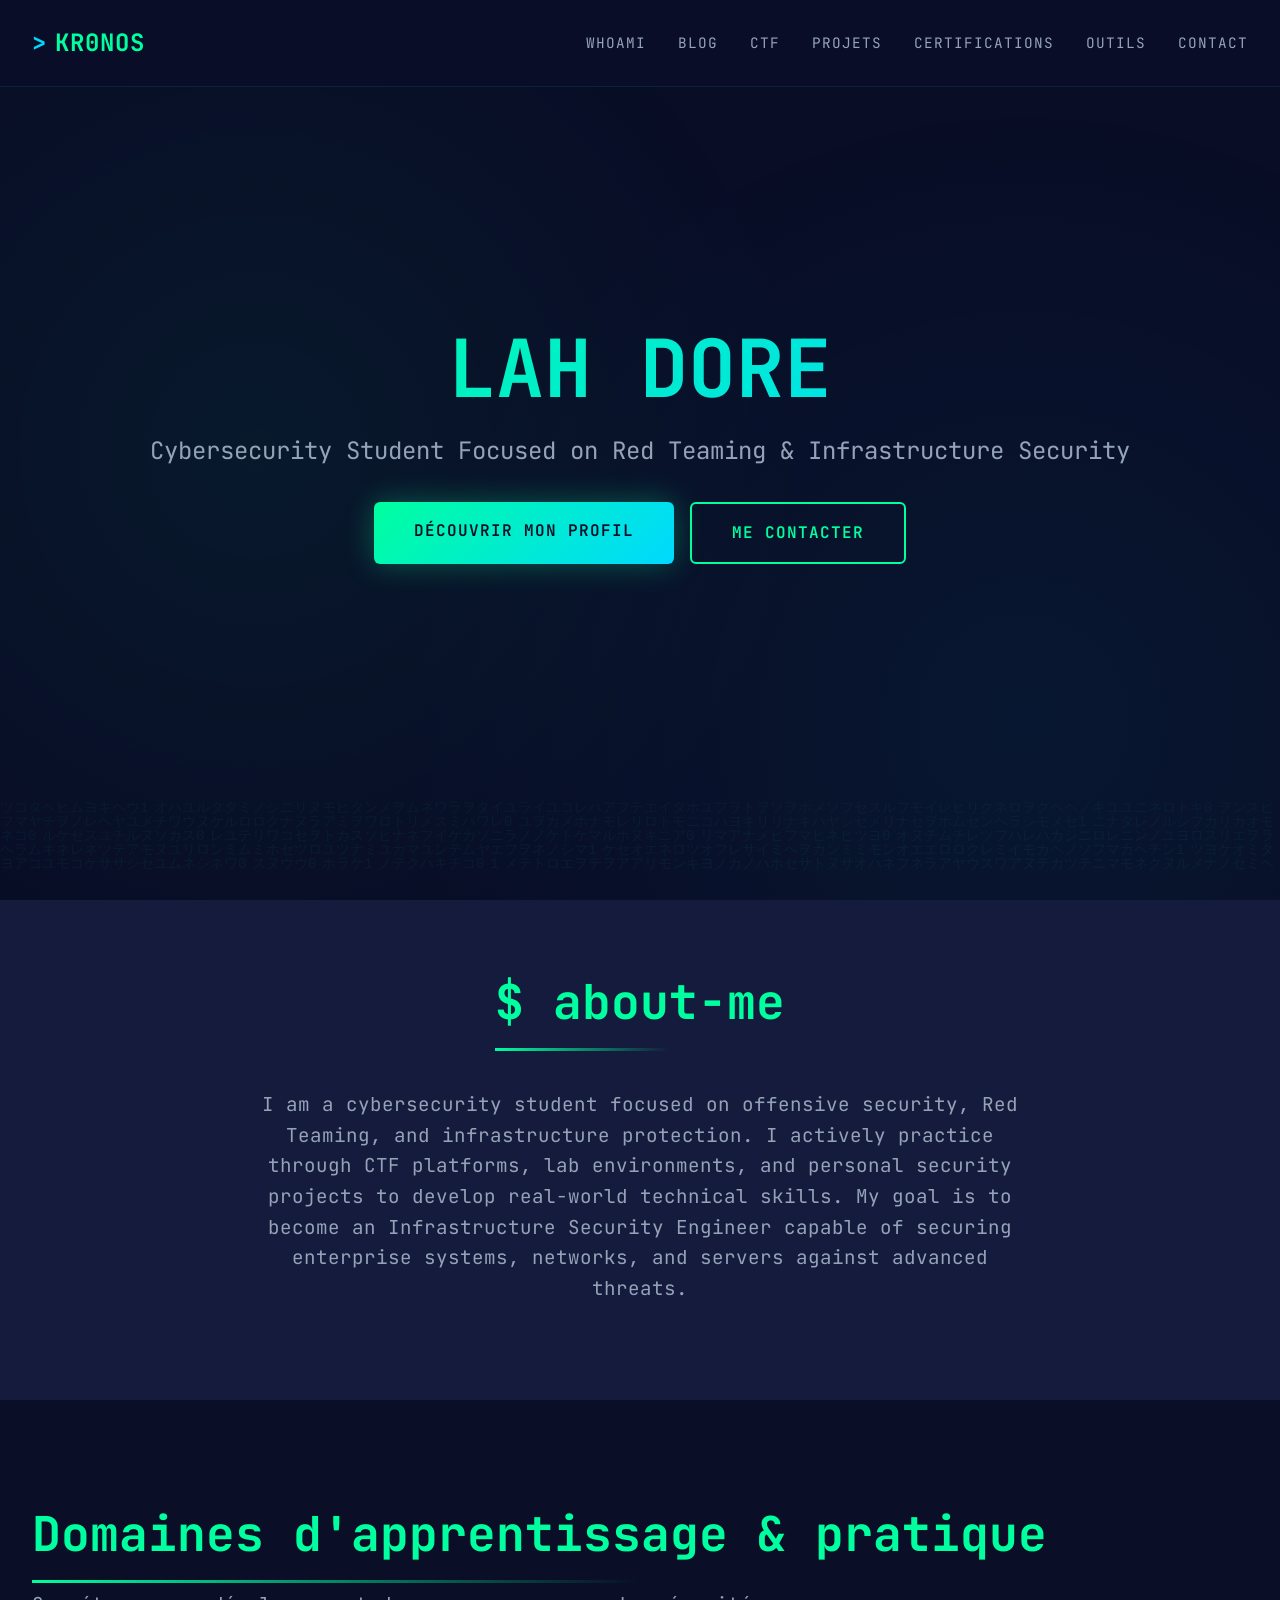
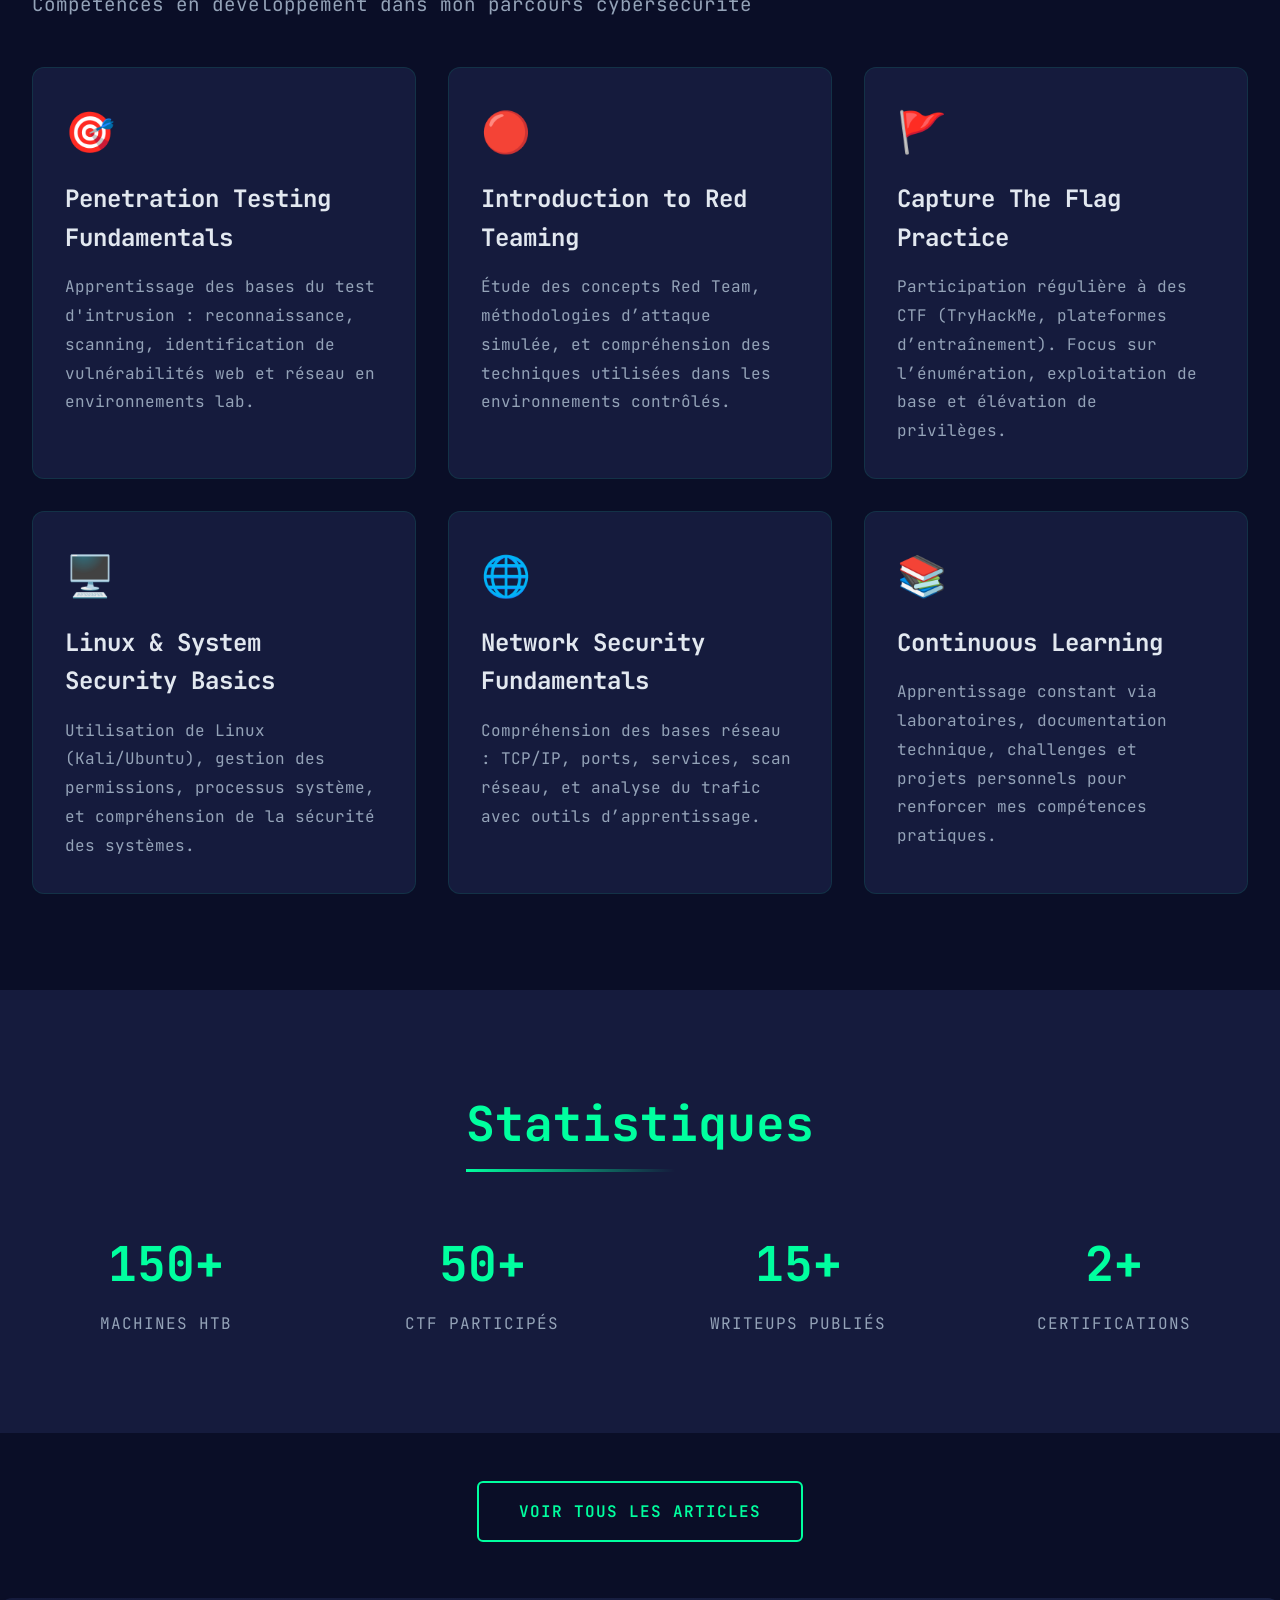
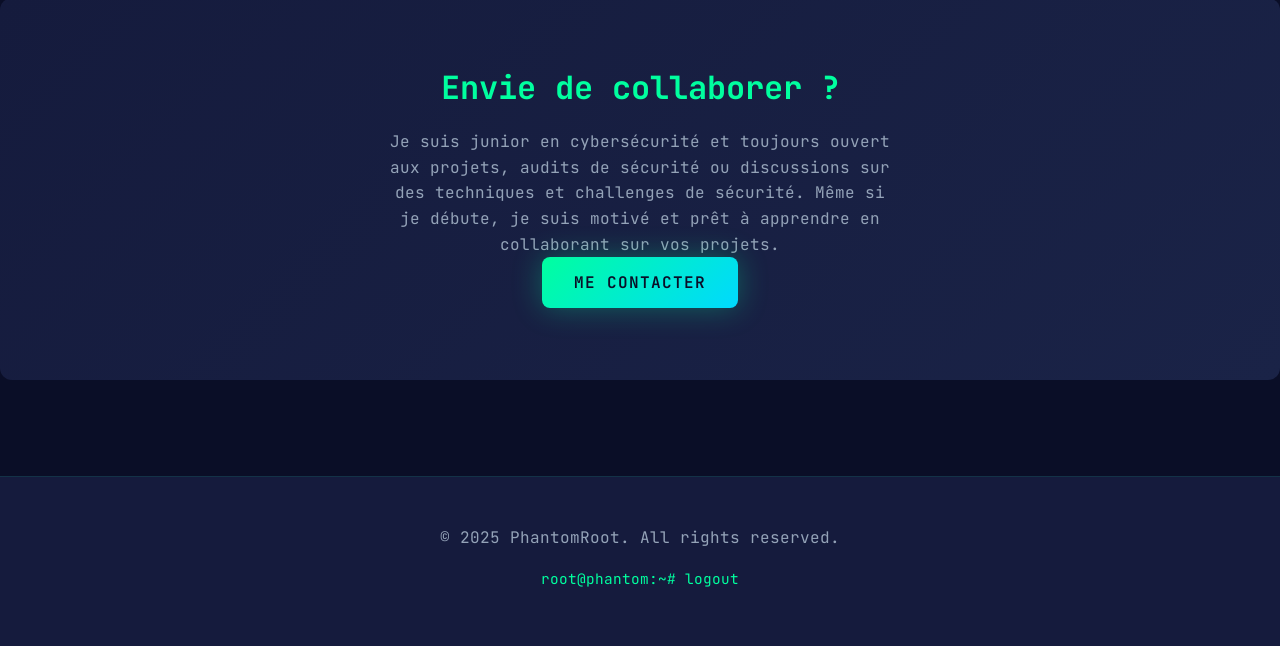
==== index.html @ b6dda57e "Initial commit - ajout du site" ====
<!DOCTYPE html>
<html lang="fr">
<head>
    <meta charset="UTF-8">
    <meta name="viewport" content="width=device-width, initial-scale=1.0">
    <title>Kr0nos - infrastructure security engineer Jr & Ethical Hacker</title>
    <meta name="description" content="Portfolio de PhantomRoot - Expert en cybersécurité, pentesting, red team et CTF">
    <link rel="stylesheet" href="css/style.css">
    <link rel="preconnect" href="https://fonts.googleapis.com">
    <link rel="preconnect" href="https://fonts.gstatic.com" crossorigin>
    <link href="https://fonts.googleapis.com/css2?family=JetBrains+Mono:wght@400;600;700&display=swap" rel="stylesheet">
</head>
<body>
    <!-- Navigation -->
    <nav>
        <div class="container">
            <a href="index.html" class="logo">Kr0nos</a>
            <button class="menu-toggle" onclick="toggleMenu()">☰</button>
            <ul id="nav-menu">
                <li><a href="whoami.html">whoami</a></li>
                <li><a href="blog.html">blog</a></li>
                <li><a href="ctf.html">ctf</a></li>
                <li><a href="projects.html">projets</a></li>
                <li><a href="certs.html">certifications</a></li>
                <li><a href="tools.html">outils</a></li>
                <li><a href="contact.html">contact</a></li>
            </ul>
        </div>
    </nav>

    <!-- Hero Section -->
    <section class="hero">
        <div class="container">
            <div class="hero-content">
                <h1>LAH DORE</h1>
                <p class="subtitle">Cybersecurity Student Focused on Red Teaming & Infrastructure Security</p>
                <div style="display: flex; gap: 1rem; justify-content: center; flex-wrap: wrap; margin-top: 2rem;">
                    <a href="whoami.html" class="btn btn-primary">Découvrir mon profil</a>
                    <a href="contact.html" class="btn btn-secondary">Me contacter</a>
                </div>
            </div>
        </div>
    </section>

    <!-- About Quick Section -->
    <section style="background: var(--bg-secondary); padding: 4rem 0;">
        <div class="container text-center">
            <h2 class="section-title">$ about-me</h2>
            <p class="section-subtitle" style="max-width: 800px; margin: 2rem auto;">
                I am a cybersecurity student focused on offensive security, Red Teaming, and infrastructure protection.
I actively practice through CTF platforms, lab environments, and personal security projects to develop real-world technical skills.
My goal is to become an Infrastructure Security Engineer capable of securing enterprise systems, networks, and servers against advanced threats.
            </p>
        </div>
    </section>

    <!-- Expertise Cards -->
<section>
    <div class="container">
        <h2 class="section-title">Domaines d'apprentissage & pratique</h2>
        <p class="section-subtitle">Compétences en développement dans mon parcours cybersécurité</p>
        
        <div class="cards-grid">
            
            <div class="card">
                <div class="card-icon">🎯</div>
                <h3>Penetration Testing Fundamentals</h3>
                <p>Apprentissage des bases du test d'intrusion : reconnaissance, scanning, identification de vulnérabilités web et réseau en environnements lab.</p>
            </div>

            <div class="card">
                <div class="card-icon">🔴</div>
                <h3>Introduction to Red Teaming</h3>
                <p>Étude des concepts Red Team, méthodologies d’attaque simulée, et compréhension des techniques utilisées dans les environnements contrôlés.</p>
            </div>

            <div class="card">
                <div class="card-icon">🚩</div>
                <h3>Capture The Flag Practice</h3>
                <p>Participation régulière à des CTF (TryHackMe, plateformes d’entraînement). Focus sur l’énumération, exploitation de base et élévation de privilèges.</p>
            </div>

            <div class="card">
                <div class="card-icon">🖥️</div>
                <h3>Linux & System Security Basics</h3>
                <p>Utilisation de Linux (Kali/Ubuntu), gestion des permissions, processus système, et compréhension de la sécurité des systèmes.</p>
            </div>

            <div class="card">
                <div class="card-icon">🌐</div>
                <h3>Network Security Fundamentals</h3>
                <p>Compréhension des bases réseau : TCP/IP, ports, services, scan réseau, et analyse du trafic avec outils d’apprentissage.</p>
            </div>

            <div class="card">
                <div class="card-icon">📚</div>
                <h3>Continuous Learning</h3>
                <p>Apprentissage constant via laboratoires, documentation technique, challenges et projets personnels pour renforcer mes compétences pratiques.</p>
            </div>

        </div>
    </div>
</section>


    <!-- Stats Section -->
    <section style="background: var(--bg-secondary);">
        <div class="container text-center">
            <h2 class="section-title">Statistiques</h2>
            <div style="display: grid; grid-template-columns: repeat(auto-fit, minmax(200px, 1fr)); gap: 3rem; margin-top: 3rem;">
                <div>
                    <div style="font-size: 3rem; color: var(--accent-primary); font-weight: 700; margin-bottom: 0.5rem;">150+</div>
                    <div style="color: var(--text-secondary); text-transform: uppercase; letter-spacing: 1px;">Machines HTB</div>
                </div>
                <div>
                    <div style="font-size: 3rem; color: var(--accent-primary); font-weight: 700; margin-bottom: 0.5rem;">50+</div>
                    <div style="color: var(--text-secondary); text-transform: uppercase; letter-spacing: 1px;">CTF Participés</div>
                </div>
                <div>
                    <div style="font-size: 3rem; color: var(--accent-primary); font-weight: 700; margin-bottom: 0.5rem;">15+</div>
                    <div style="color: var(--text-secondary); text-transform: uppercase; letter-spacing: 1px;">Writeups Publiés</div>
                </div>
                <div>
                    <div style="font-size: 3rem; color: var(--accent-primary); font-weight: 700; margin-bottom: 0.5rem;">2+</div>
                    <div style="color: var(--text-secondary); text-transform: uppercase; letter-spacing: 1px;">Certifications</div>
                </div>
            </div>
        </div>
    </section>


            <div style="text-align: center; margin-top: 3rem;">
                <a href="blog.html" class="btn btn-secondary">Voir tous les articles</a>
            </div>
        </div>
    </section>

   <!-- CTA Section -->
<section style="background: linear-gradient(135deg, var(--bg-secondary), var(--bg-tertiary)); text-align: center; padding: 4rem 1rem; border-radius: 12px; margin: 3rem 0;">
    <div class="container">
        <h2 style="font-size: 2rem; margin-bottom: 1rem; color: var(--accent-primary);">Envie de collaborer ?</h2>
        <p style="font-size: 1rem; color: var(--text-secondary); margin-bottom: 2rem; max-width: 500px; margin: 0 auto; line-height: 1.6;">
            Je suis junior en cybersécurité et toujours ouvert aux projets, audits de sécurité ou discussions sur des techniques et challenges de sécurité.  
            Même si je débute, je suis motivé et prêt à apprendre en collaborant sur vos projets.
        </p>
        <a href="contact.html" class="btn btn-primary" style="padding: 0.8rem 2rem; font-size: 1rem; border-radius: 8px; transition: all 0.3s ease;">
            Me contacter
        </a>
    </div>
</section>

    <!-- Footer -->
    <footer>
        <div class="container">
            <p>&copy; 2025 PhantomRoot. All rights reserved.</p>
            <p class="terminal-text">root@phantom:~# logout</p>
        </div>
    </footer>

    <script src="js/auth.js"></script>
    <script>
        function toggleMenu() {
            const menu = document.getElementById('nav-menu');
            menu.classList.toggle('active');
        }
    </script>
</body>
</html>
---- css/style.css ----
:root {
    --bg-primary: #0a0e27;
    --bg-secondary: #151b3d;
    --bg-tertiary: #1a2347;
    --text-primary: #e2e8f0;
    --text-secondary: #94a3b8;
    --accent-primary: #00ff9f;
    --accent-secondary: #00d9ff;
    --accent-danger: #ff3366;
    --border-color: rgba(0, 255, 159, 0.1);
    --shadow-glow: rgba(0, 255, 159, 0.3);
}

* {
    margin: 0;
    padding: 0;
    box-sizing: border-box;
}

body {
    font-family: 'JetBrains Mono', 'Fira Code', 'Courier New', monospace;
    background: var(--bg-primary);
    color: var(--text-primary);
    line-height: 1.6;
    overflow-x: hidden;
}

/* Animated Background */
body::before {
    content: '';
    position: fixed;
    top: 0;
    left: 0;
    width: 100%;
    height: 100%;
    background: 
        radial-gradient(circle at 20% 50%, rgba(0, 255, 159, 0.05) 0%, transparent 50%),
        radial-gradient(circle at 80% 80%, rgba(0, 217, 255, 0.05) 0%, transparent 50%);
    pointer-events: none;
    z-index: -1;
}

/* Navigation */
nav {
    position: fixed;
    top: 0;
    left: 0;
    width: 100%;
    background: rgba(10, 14, 39, 0.95);
    backdrop-filter: blur(10px);
    border-bottom: 1px solid var(--border-color);
    padding: 1rem 0;
    z-index: 1000;
    animation: slideDown 0.6s ease-out;
}

@keyframes slideDown {
    from {
        transform: translateY(-100%);
        opacity: 0;
    }
    to {
        transform: translateY(0);
        opacity: 1;
    }
}

nav .container {
    max-width: 1400px;
    margin: 0 auto;
    padding: 0 2rem;
    display: flex;
    justify-content: space-between;
    align-items: center;
}

.logo {
    font-size: 1.5rem;
    font-weight: 700;
    color: var(--accent-primary);
    text-decoration: none;
    display: flex;
    align-items: center;
    gap: 0.5rem;
    transition: all 0.3s ease;
}

.logo:hover {
    text-shadow: 0 0 20px var(--shadow-glow);
    transform: scale(1.05);
}

.logo::before {
    content: '>';
    color: var(--accent-secondary);
    animation: blink 1.5s infinite;
}

@keyframes blink {
    0%, 49% { opacity: 1; }
    50%, 100% { opacity: 0; }
}

nav ul {
    list-style: none;
    display: flex;
    gap: 2rem;
}

nav a {
    color: var(--text-secondary);
    text-decoration: none;
    font-size: 0.9rem;
    text-transform: uppercase;
    letter-spacing: 1px;
    transition: all 0.3s ease;
    position: relative;
    padding: 0.5rem 0;
}

nav a::after {
    content: '';
    position: absolute;
    bottom: 0;
    left: 0;
    width: 0;
    height: 2px;
    background: linear-gradient(90deg, var(--accent-primary), var(--accent-secondary));
    transition: width 0.3s ease;
}

nav a:hover {
    color: var(--accent-primary);
}

nav a:hover::after {
    width: 100%;
}

/* Container */
.container {
    max-width: 1400px;
    margin: 0 auto;
    padding: 0 2rem;
}

/* Hero Section */
.hero {
    min-height: 100vh;
    display: flex;
    align-items: center;
    justify-content: center;
    text-align: center;
    position: relative;
    padding-top: 80px;
}

.hero-content {
    animation: fadeInUp 1s ease-out;
}

@keyframes fadeInUp {
    from {
        opacity: 0;
        transform: translateY(30px);
    }
    to {
        opacity: 1;
        transform: translateY(0);
    }
}

.hero h1 {
    font-size: clamp(2.5rem, 8vw, 5rem);
    font-weight: 700;
    margin-bottom: 1rem;
    background: linear-gradient(135deg, var(--accent-primary), var(--accent-secondary));
    -webkit-background-clip: text;
    -webkit-text-fill-color: transparent;
    background-clip: text;
    line-height: 1.2;
}

.hero .subtitle {
    font-size: clamp(1rem, 3vw, 1.5rem);
    color: var(--text-secondary);
    margin-bottom: 2rem;
    animation: fadeInUp 1s ease-out 0.2s backwards;
}

.hero .terminal-text {
    font-size: 1.2rem;
    color: var(--accent-primary);
    margin-bottom: 3rem;
    animation: fadeInUp 1s ease-out 0.4s backwards;
}

.hero .terminal-text::before {
    content: '$ ';
    color: var(--accent-secondary);
}

/* Buttons */
.btn {
    display: inline-block;
    padding: 1rem 2.5rem;
    font-size: 1rem;
    text-decoration: none;
    border-radius: 6px;
    transition: all 0.3s ease;
    position: relative;
    overflow: hidden;
    font-weight: 600;
    text-transform: uppercase;
    letter-spacing: 1px;
}

.btn-primary {
    background: linear-gradient(135deg, var(--accent-primary), var(--accent-secondary));
    color: var(--bg-primary);
    border: none;
    box-shadow: 0 0 30px rgba(0, 255, 159, 0.3);
}

.btn-primary::before {
    content: '';
    position: absolute;
    top: 0;
    left: -100%;
    width: 100%;
    height: 100%;
    background: linear-gradient(90deg, transparent, rgba(255, 255, 255, 0.3), transparent);
    transition: left 0.5s ease;
}

.btn-primary:hover::before {
    left: 100%;
}

.btn-primary:hover {
    transform: translateY(-3px);
    box-shadow: 0 5px 40px rgba(0, 255, 159, 0.5);
}

.btn-secondary {
    background: transparent;
    color: var(--accent-primary);
    border: 2px solid var(--accent-primary);
}

.btn-secondary:hover {
    background: var(--accent-primary);
    color: var(--bg-primary);
    transform: translateY(-3px);
}

/* Sections */
section {
    padding: 6rem 0;
    animation: fadeIn 1s ease-out;
}

@keyframes fadeIn {
    from { opacity: 0; }
    to { opacity: 1; }
}

.section-title {
    font-size: clamp(2rem, 5vw, 3rem);
    margin-bottom: 1rem;
    color: var(--accent-primary);
    position: relative;
    display: inline-block;
}

.section-title::after {
    content: '';
    position: absolute;
    bottom: -10px;
    left: 0;
    width: 60%;
    height: 3px;
    background: linear-gradient(90deg, var(--accent-primary), transparent);
}

.section-subtitle {
    font-size: 1.2rem;
    color: var(--text-secondary);
    margin-bottom: 3rem;
}

/* Cards Grid */
.cards-grid {
    display: grid;
    grid-template-columns: repeat(auto-fit, minmax(300px, 1fr));
    gap: 2rem;
    margin-top: 3rem;
}

.card {
    background: var(--bg-secondary);
    border: 1px solid var(--border-color);
    border-radius: 12px;
    padding: 2rem;
    transition: all 0.3s ease;
    position: relative;
    overflow: hidden;
}

.card::before {
    content: '';
    position: absolute;
    top: 0;
    left: 0;
    width: 100%;
    height: 3px;
    background: linear-gradient(90deg, var(--accent-primary), var(--accent-secondary));
    transform: scaleX(0);
    transition: transform 0.3s ease;
}

.card:hover::before {
    transform: scaleX(1);
}

.card:hover {
    transform: translateY(-8px);
    border-color: var(--accent-primary);
    box-shadow: 0 10px 40px rgba(0, 255, 159, 0.2);
}

.card-icon {
    font-size: 2.5rem;
    margin-bottom: 1rem;
    color: var(--accent-primary);
}

.card h3 {
    font-size: 1.5rem;
    margin-bottom: 1rem;
    color: var(--text-primary);
}

.card p {
    color: var(--text-secondary);
    line-height: 1.8;
}

/* Timeline */
.timeline {
    position: relative;
    padding-left: 3rem;
    margin-top: 3rem;
}

.timeline::before {
    content: '';
    position: absolute;
    left: 0;
    top: 0;
    height: 100%;
    width: 2px;
    background: linear-gradient(180deg, var(--accent-primary), var(--accent-secondary));
}

.timeline-item {
    position: relative;
    margin-bottom: 3rem;
    padding: 1.5rem;
    background: var(--bg-secondary);
    border: 1px solid var(--border-color);
    border-radius: 8px;
    transition: all 0.3s ease;
}

.timeline-item::before {
    content: '';
    position: absolute;
    left: -3.5rem;
    top: 2rem;
    width: 15px;
    height: 15px;
    background: var(--accent-primary);
    border-radius: 50%;
    box-shadow: 0 0 20px var(--shadow-glow);
}

.timeline-item:hover {
    transform: translateX(10px);
    border-color: var(--accent-primary);
}

.timeline-date {
    color: var(--accent-secondary);
    font-weight: 600;
    margin-bottom: 0.5rem;
    text-transform: uppercase;
    font-size: 0.9rem;
    letter-spacing: 1px;
}

.timeline-title {
    font-size: 1.3rem;
    margin-bottom: 0.5rem;
    color: var(--text-primary);
}

.timeline-description {
    color: var(--text-secondary);
}

/* Blog/CTF Posts */
.post-grid {
    display: grid;
    grid-template-columns: repeat(auto-fill, minmax(350px, 1fr));
    gap: 2rem;
    margin-top: 3rem;
}

.post-card {
    background: var(--bg-secondary);
    border: 1px solid var(--border-color);
    border-radius: 12px;
    overflow: hidden;
    transition: all 0.3s ease;
    cursor: pointer;
}

.post-card:hover {
    transform: translateY(-8px);
    border-color: var(--accent-primary);
    box-shadow: 0 10px 40px rgba(0, 255, 159, 0.2);
}

.post-image {
    width: 100%;
    height: 200px;
    background: linear-gradient(135deg, var(--bg-tertiary), var(--bg-primary));
    display: flex;
    align-items: center;
    justify-content: center;
    font-size: 3rem;
    color: var(--accent-primary);
}

.post-content {
    padding: 1.5rem;
}

.post-meta {
    display: flex;
    gap: 1rem;
    margin-bottom: 1rem;
    font-size: 0.85rem;
    color: var(--text-secondary);
}

.post-tag {
    background: rgba(0, 255, 159, 0.1);
    color: var(--accent-primary);
    padding: 0.25rem 0.75rem;
    border-radius: 4px;
    font-weight: 600;
}

.post-title {
    font-size: 1.3rem;
    margin-bottom: 0.75rem;
    color: var(--text-primary);
}

.post-excerpt {
    color: var(--text-secondary);
    font-size: 0.95rem;
    line-height: 1.6;
}

/* Skills/Tools Tags */
.tags {
    display: flex;
    flex-wrap: wrap;
    gap: 1rem;
    margin-top: 2rem;
}

.tag {
    background: var(--bg-secondary);
    border: 1px solid var(--border-color);
    padding: 0.75rem 1.5rem;
    border-radius: 25px;
    color: var(--text-primary);
    font-weight: 600;
    transition: all 0.3s ease;
    cursor: default;
}

.tag:hover {
    background: var(--accent-primary);
    color: var(--bg-primary);
    border-color: var(--accent-primary);
    transform: scale(1.05);
}

/* Certifications */
.cert-grid {
    display: grid;
    grid-template-columns: repeat(auto-fill, minmax(250px, 1fr));
    gap: 2rem;
    margin-top: 3rem;
}

.cert-card {
    background: var(--bg-secondary);
    border: 1px solid var(--border-color);
    border-radius: 12px;
    padding: 2rem;
    text-align: center;
    transition: all 0.3s ease;
}

.cert-card:hover {
    border-color: var(--accent-primary);
    transform: translateY(-5px);
    box-shadow: 0 10px 30px rgba(0, 255, 159, 0.2);
}

.cert-badge {
    font-size: 3rem;
    margin-bottom: 1rem;
}

.cert-name {
    font-size: 1.2rem;
    font-weight: 600;
    margin-bottom: 0.5rem;
    color: var(--text-primary);
}

.cert-issuer {
    color: var(--text-secondary);
    font-size: 0.9rem;
    margin-bottom: 0.5rem;
}

.cert-date {
    color: var(--accent-primary);
    font-size: 0.85rem;
    font-weight: 600;
}

/* Contact Form */
.contact-container {
    max-width: 700px;
    margin: 0 auto;
}

.form-group {
    margin-bottom: 2rem;
}

.form-group label {
    display: block;
    margin-bottom: 0.5rem;
    color: var(--text-primary);
    font-weight: 600;
}

.form-group input,
.form-group textarea {
    width: 100%;
    padding: 1rem;
    background: var(--bg-secondary);
    border: 1px solid var(--border-color);
    border-radius: 8px;
    color: var(--text-primary);
    font-family: inherit;
    font-size: 1rem;
    transition: all 0.3s ease;
}

.form-group input:focus,
.form-group textarea:focus {
    outline: none;
    border-color: var(--accent-primary);
    box-shadow: 0 0 20px rgba(0, 255, 159, 0.2);
}

.form-group textarea {
    min-height: 150px;
    resize: vertical;
}

.social-links {
    display: flex;
    gap: 1.5rem;
    justify-content: center;
    margin-top: 3rem;
    flex-wrap: wrap; /* Pour les petits écrans */
}

.social-link {
    width: 70px;
    height: 70px;
    background: var(--bg-secondary);
    border: 1px solid var(--border-color);
    border-radius: 50%;
    display: flex;
    flex-direction: column; /* Icône + texte */
    align-items: center;
    justify-content: center;
    color: var(--text-primary);
    font-size: 1.5rem;
    text-align: center;
    transition: all 0.3s ease;
    text-decoration: none;
    padding: 5px;
}

.social-link span {
    font-size: 0.7rem;
    margin-top: 4px;
    display: block;
    color: var(--text-primary);
}

.social-link:hover {
    background: var(--accent-primary);
    color: var(--bg-primary);
    border-color: var(--accent-primary);
    transform: translateY(-5px);
    box-shadow: 0 5px 20px rgba(0, 255, 159, 0.4);
}

.social-link:hover span {
    color: var(--bg-primary);
}


/* Footer */
footer {
    background: var(--bg-secondary);
    border-top: 1px solid var(--border-color);
    padding: 3rem 0;
    margin-top: 6rem;
    text-align: center;
}

footer p {
    color: var(--text-secondary);
    margin-bottom: 0.5rem;
}

footer .terminal-text {
    color: var(--accent-primary);
    font-size: 0.9rem;
    margin-top: 1rem;
}

/* Mobile Menu Toggle */
.menu-toggle {
    display: none;
    background: none;
    border: none;
    color: var(--accent-primary);
    font-size: 1.5rem;
    cursor: pointer;
}

/* Responsive Design */
@media (max-width: 768px) {
    nav ul {
        display: none;
        position: absolute;
        top: 100%;
        left: 0;
        width: 100%;
        background: var(--bg-secondary);
        flex-direction: column;
        padding: 2rem;
        gap: 1rem;
        border-top: 1px solid var(--border-color);
    }
    
    nav ul.active {
        display: flex;
    }
    
    .menu-toggle {
        display: block;
    }
    
    .cards-grid,
    .post-grid,
    .cert-grid {
        grid-template-columns: 1fr;
    }
    
    .timeline {
        padding-left: 2rem;
    }
    
    .hero h1 {
        font-size: 2.5rem;
    }
}

/* Custom Scrollbar */
::-webkit-scrollbar {
    width: 10px;
}

::-webkit-scrollbar-track {
    background: var(--bg-primary);
}

::-webkit-scrollbar-thumb {
    background: var(--accent-primary);
    border-radius: 5px;
}

::-webkit-scrollbar-thumb:hover {
    background: var(--accent-secondary);
}

/* Loading Animation */
.loading {
    display: inline-block;
    width: 20px;
    height: 20px;
    border: 3px solid rgba(0, 255, 159, 0.3);
    border-radius: 50%;
    border-top-color: var(--accent-primary);
    animation: spin 1s ease-in-out infinite;
}

@keyframes spin {
    to { transform: rotate(360deg); }
}

/* Code Blocks */
pre {
    background: var(--bg-tertiary);
    border: 1px solid var(--border-color);
    border-radius: 8px;
    padding: 1.5rem;
    overflow-x: auto;
    margin: 1.5rem 0;
}

code {
    font-family: 'JetBrains Mono', monospace;
    color: var(--accent-primary);
    font-size: 0.9rem;
}

/* Utility Classes */
.text-center { text-align: center; }
.mb-1 { margin-bottom: 1rem; }
.mb-2 { margin-bottom: 2rem; }
.mb-3 { margin-bottom: 3rem; }
.mt-1 { margin-top: 1rem; }
.mt-2 { margin-top: 2rem; }
.mt-3 { margin-top: 3rem; }
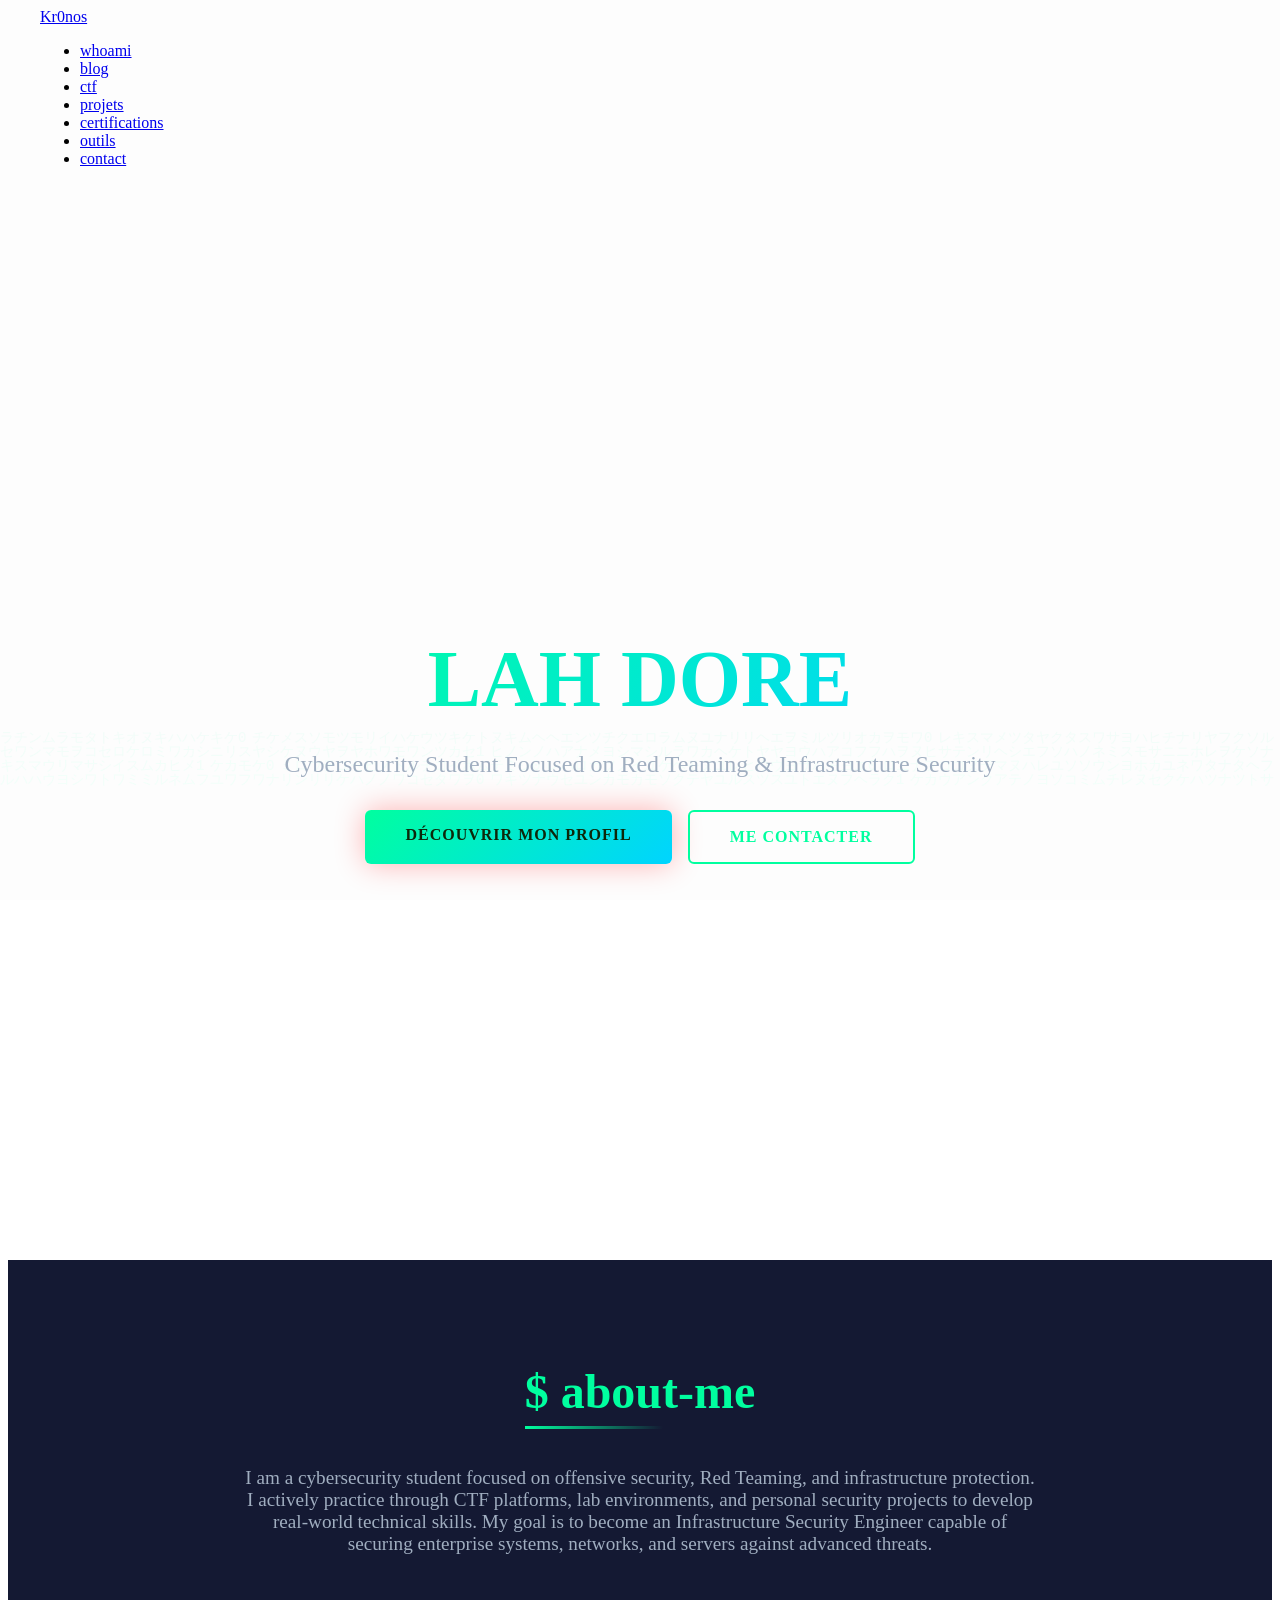
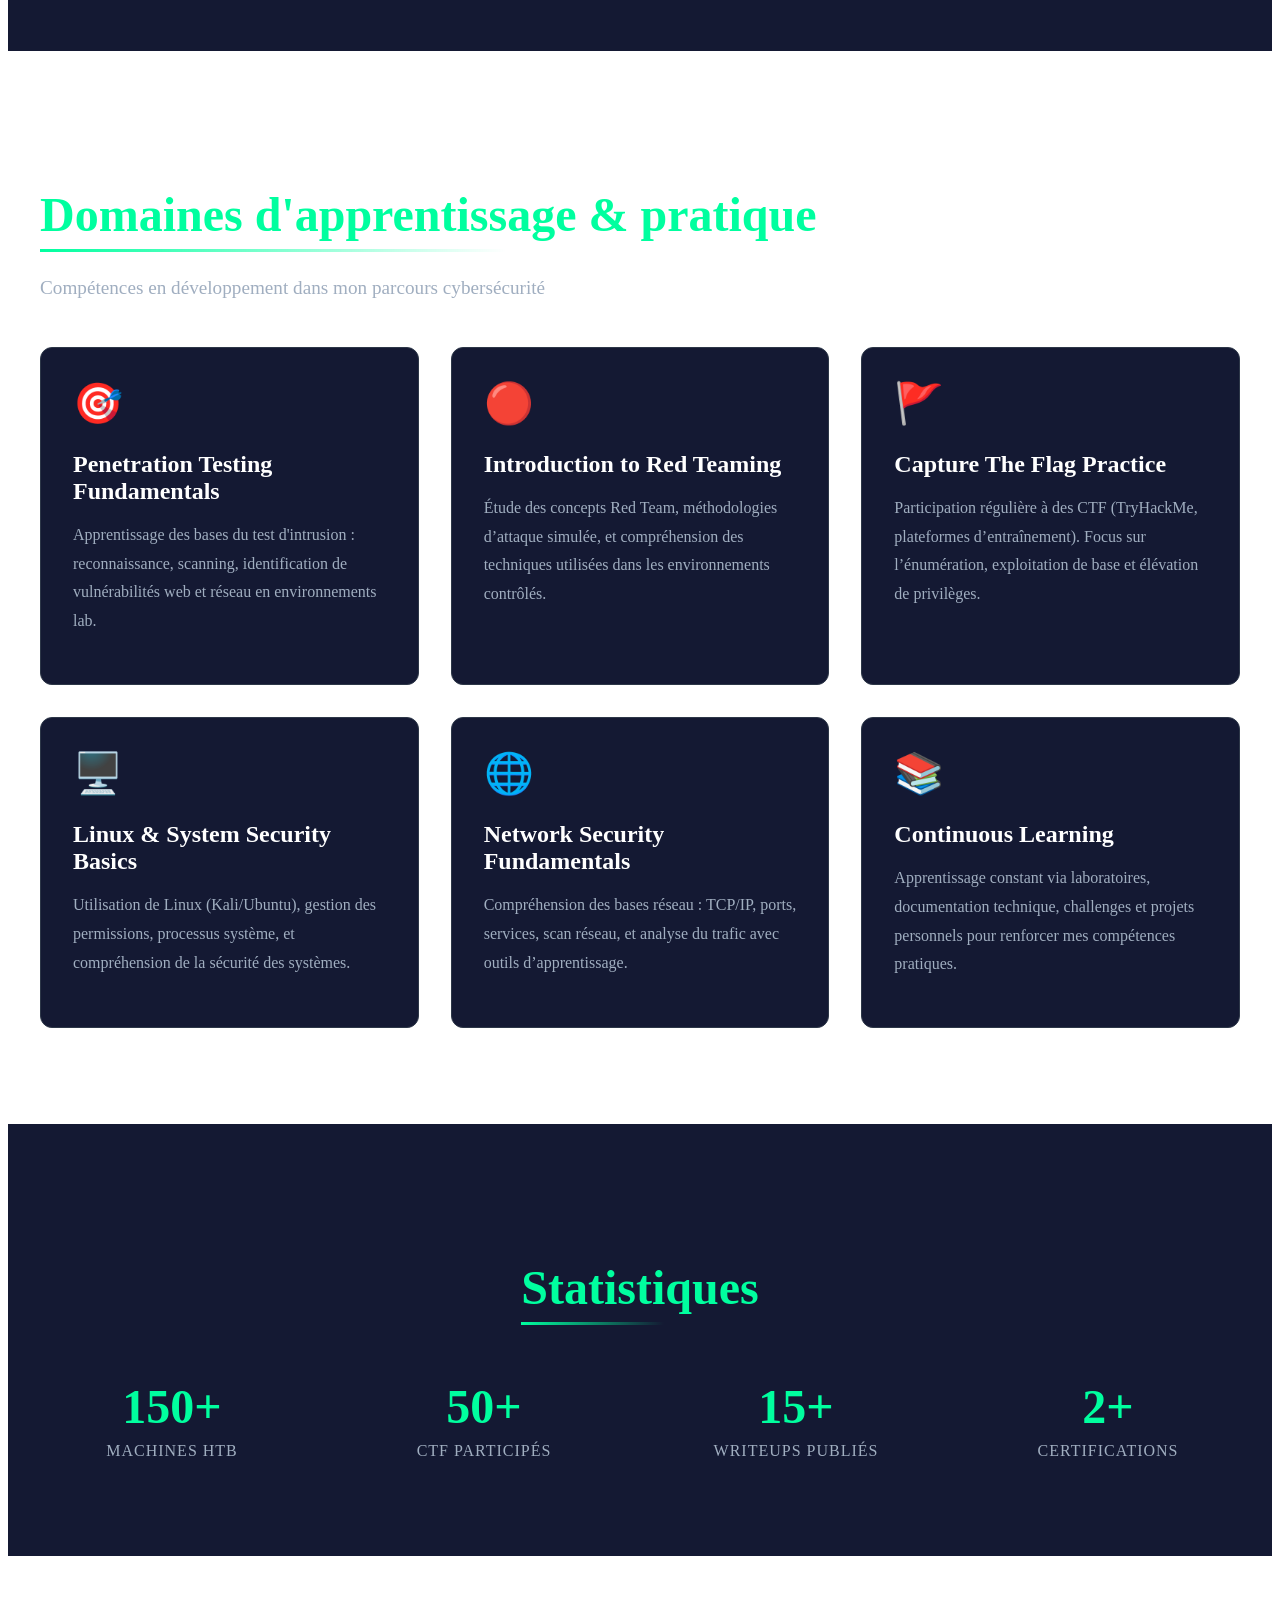
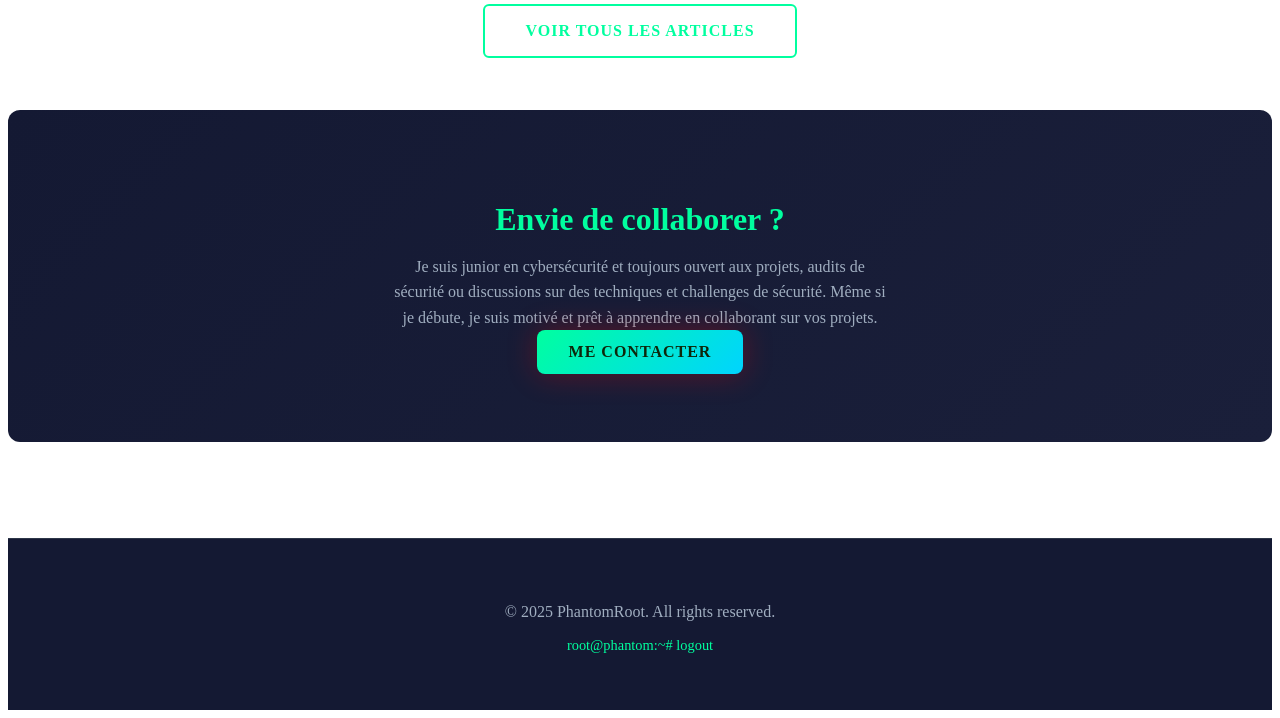
==== commit 6e897ac0: "Votre message de commit" ====
--- a/index.html
+++ b/index.html
@@ -5,7 +5,7 @@
     <meta name="viewport" content="width=device-width, initial-scale=1.0">
     <title>Kr0nos - infrastructure security engineer Jr & Ethical Hacker</title>
     <meta name="description" content="Portfolio de PhantomRoot - Expert en cybersécurité, pentesting, red team et CTF">
-    <link rel="stylesheet" href="css/style.css">
+    <link rel="stylesheet" href="css/style.css?v=2">
     <link rel="preconnect" href="https://fonts.googleapis.com">
     <link rel="preconnect" href="https://fonts.gstatic.com" crossorigin>
     <link href="https://fonts.googleapis.com/css2?family=JetBrains+Mono:wght@400;600;700&display=swap" rel="stylesheet">
--- a/css/style.css
+++ b/css/style.css
@@ -1,143 +1,15 @@
 :root {
-    --bg-primary: #0a0e27;
-    --bg-secondary: #151b3d;
-    --bg-tertiary: #1a2347;
-    --text-primary: #e2e8f0;
-    --text-secondary: #94a3b8;
+    --bg-primary: #0d270a;
+    --bg-secondary: #141933;
+    --bg-tertiary: #1a1f3a;
     --accent-primary: #00ff9f;
-    --accent-secondary: #00d9ff;
-    --accent-danger: #ff3366;
-    --border-color: rgba(0, 255, 159, 0.1);
-    --shadow-glow: rgba(0, 255, 159, 0.3);
-}
-
-* {
-    margin: 0;
-    padding: 0;
-    box-sizing: border-box;
-}
-
-body {
-    font-family: 'JetBrains Mono', 'Fira Code', 'Courier New', monospace;
-    background: var(--bg-primary);
-    color: var(--text-primary);
-    line-height: 1.6;
-    overflow-x: hidden;
-}
-
-/* Animated Background */
-body::before {
-    content: '';
-    position: fixed;
-    top: 0;
-    left: 0;
-    width: 100%;
-    height: 100%;
-    background: 
-        radial-gradient(circle at 20% 50%, rgba(0, 255, 159, 0.05) 0%, transparent 50%),
-        radial-gradient(circle at 80% 80%, rgba(0, 217, 255, 0.05) 0%, transparent 50%);
-    pointer-events: none;
-    z-index: -1;
-}
-
-/* Navigation */
-nav {
-    position: fixed;
-    top: 0;
-    left: 0;
-    width: 100%;
-    background: rgba(10, 14, 39, 0.95);
-    backdrop-filter: blur(10px);
-    border-bottom: 1px solid var(--border-color);
-    padding: 1rem 0;
-    z-index: 1000;
-    animation: slideDown 0.6s ease-out;
-}
-
-@keyframes slideDown {
-    from {
-        transform: translateY(-100%);
-        opacity: 0;
-    }
-    to {
-        transform: translateY(0);
-        opacity: 1;
-    }
-}
-
-nav .container {
-    max-width: 1400px;
-    margin: 0 auto;
-    padding: 0 2rem;
-    display: flex;
-    justify-content: space-between;
-    align-items: center;
-}
-
-.logo {
-    font-size: 1.5rem;
-    font-weight: 700;
-    color: var(--accent-primary);
-    text-decoration: none;
-    display: flex;
-    align-items: center;
-    gap: 0.5rem;
-    transition: all 0.3s ease;
-}
-
-.logo:hover {
-    text-shadow: 0 0 20px var(--shadow-glow);
-    transform: scale(1.05);
-}
-
-.logo::before {
-    content: '>';
-    color: var(--accent-secondary);
-    animation: blink 1.5s infinite;
-}
-
-@keyframes blink {
-    0%, 49% { opacity: 1; }
-    50%, 100% { opacity: 0; }
-}
-
-nav ul {
-    list-style: none;
-    display: flex;
-    gap: 2rem;
-}
-
-nav a {
-    color: var(--text-secondary);
-    text-decoration: none;
-    font-size: 0.9rem;
-    text-transform: uppercase;
-    letter-spacing: 1px;
-    transition: all 0.3s ease;
-    position: relative;
-    padding: 0.5rem 0;
-}
-
-nav a::after {
-    content: '';
-    position: absolute;
-    bottom: 0;
-    left: 0;
-    width: 0;
-    height: 2px;
-    background: linear-gradient(90deg, var(--accent-primary), var(--accent-secondary));
-    transition: width 0.3s ease;
-}
-
-nav a:hover {
-    color: var(--accent-primary);
-}
-
-nav a:hover::after {
-    width: 100%;
-}
-
-/* Container */
+    --accent-secondary: #00d4ff;
+    --text-primary: #ffffff;
+    --text-secondary: #a0aec0;
+    --border-color: #2d3748;
+    --shadow-glow: rgba(0, 255, 64, 0.5);
+}
+
 .container {
     max-width: 1400px;
     margin: 0 auto;
@@ -219,7 +91,7 @@
     background: linear-gradient(135deg, var(--accent-primary), var(--accent-secondary));
     color: var(--bg-primary);
     border: none;
-    box-shadow: 0 0 30px rgba(0, 255, 159, 0.3);
+    box-shadow: 0 0 30px rgba(255, 0, 0, 0.3);
 }
 
 .btn-primary::before {
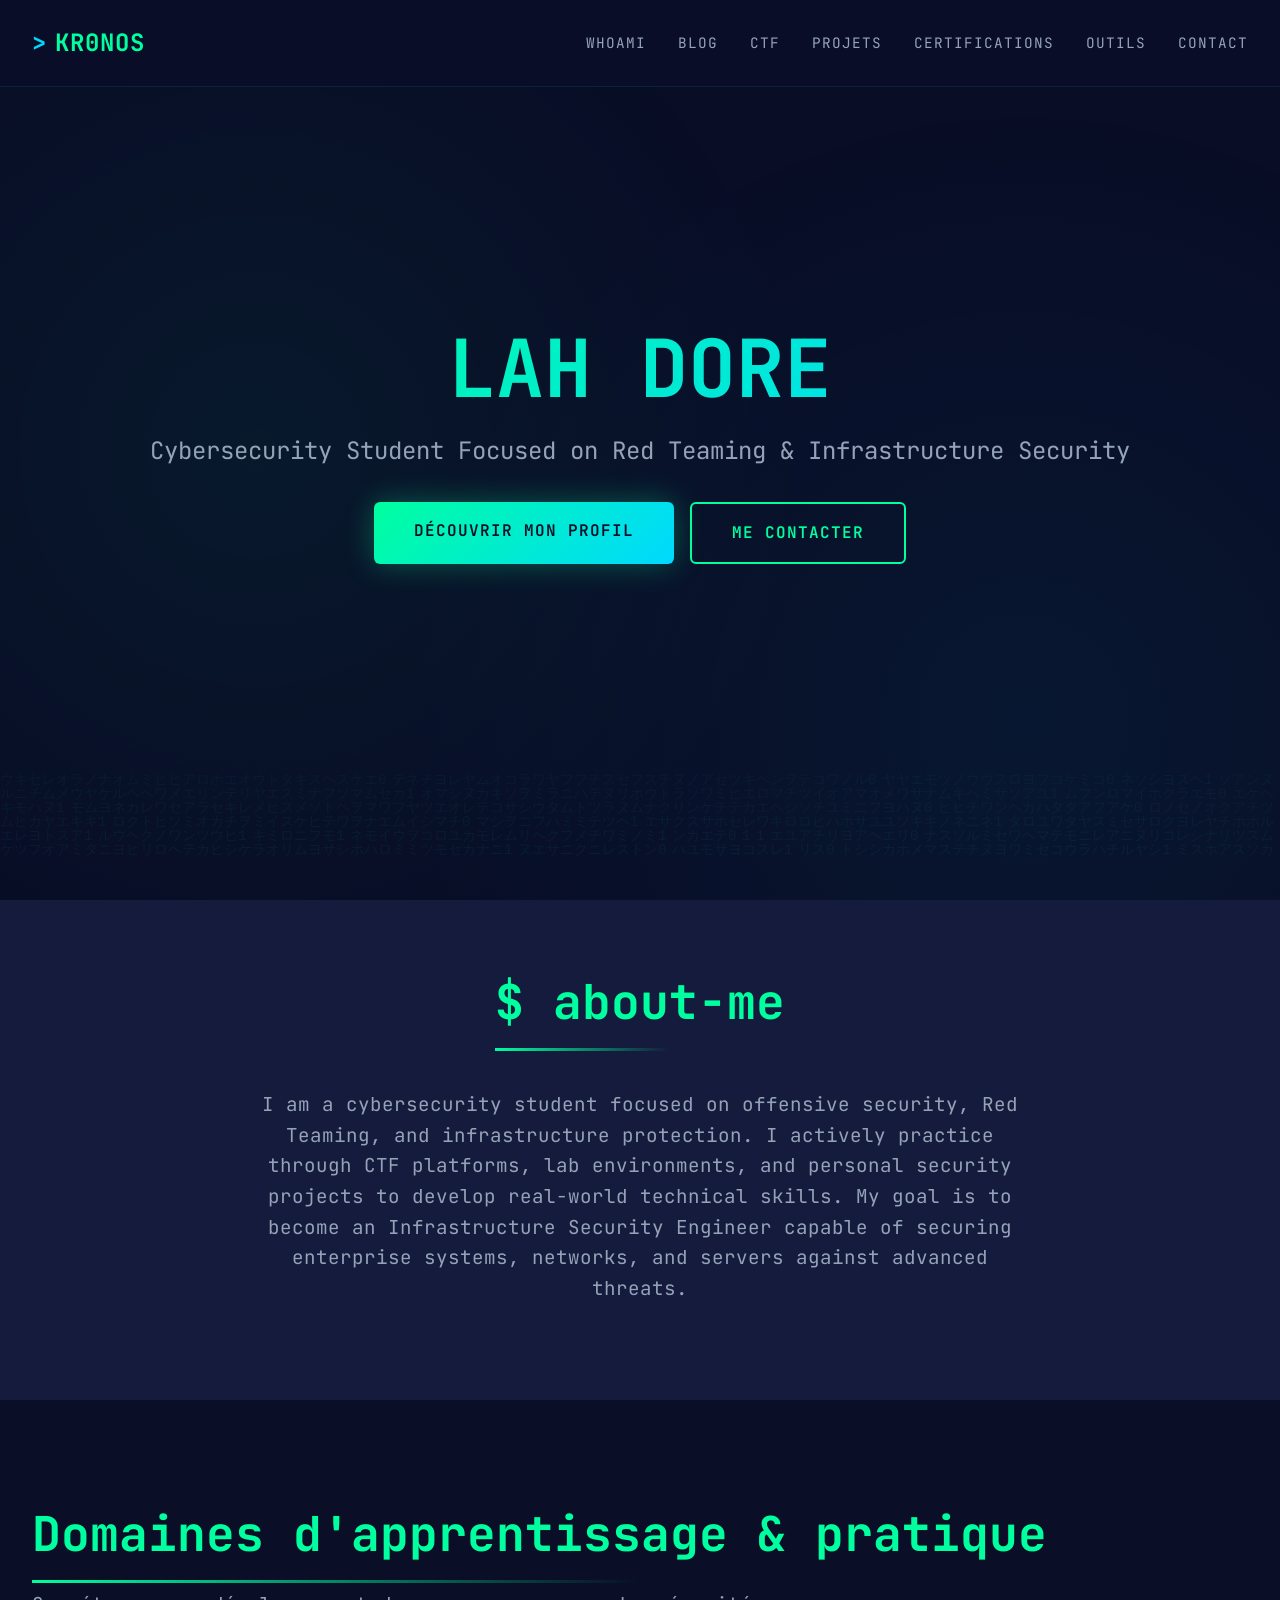
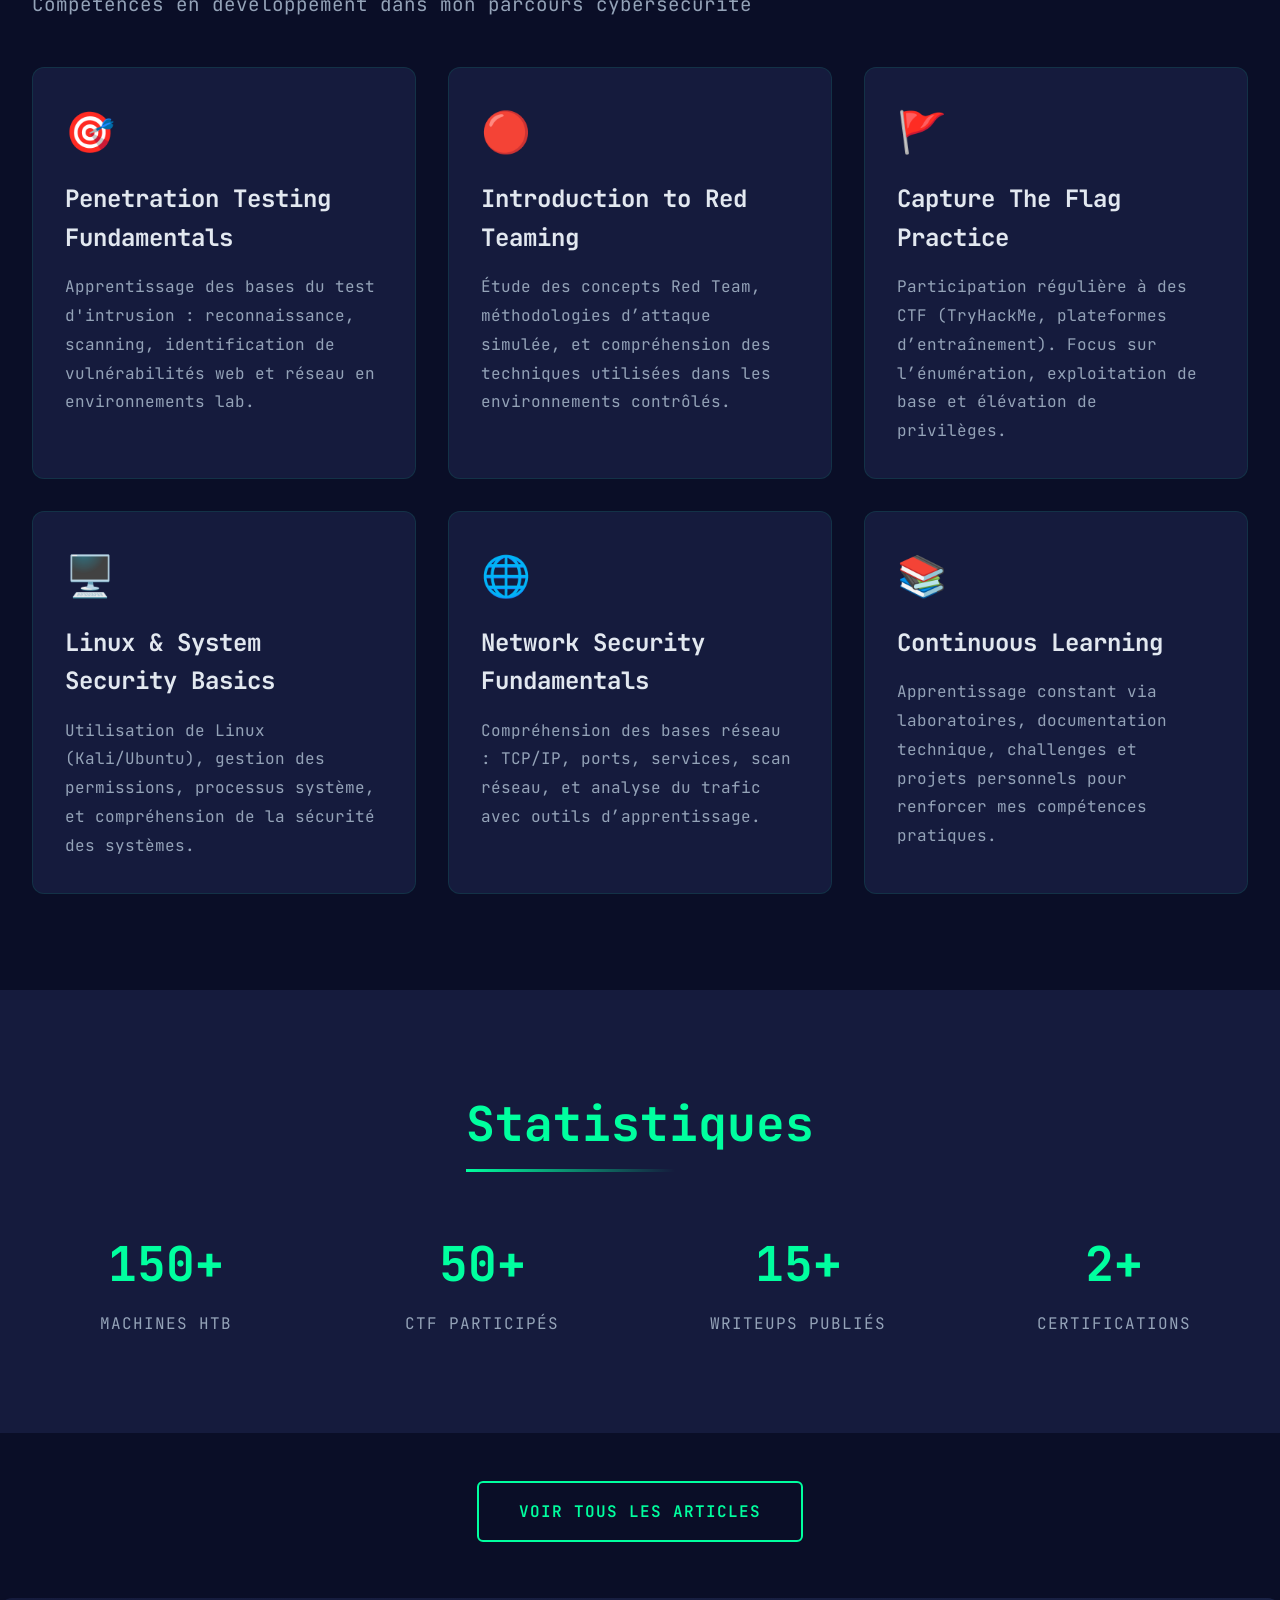
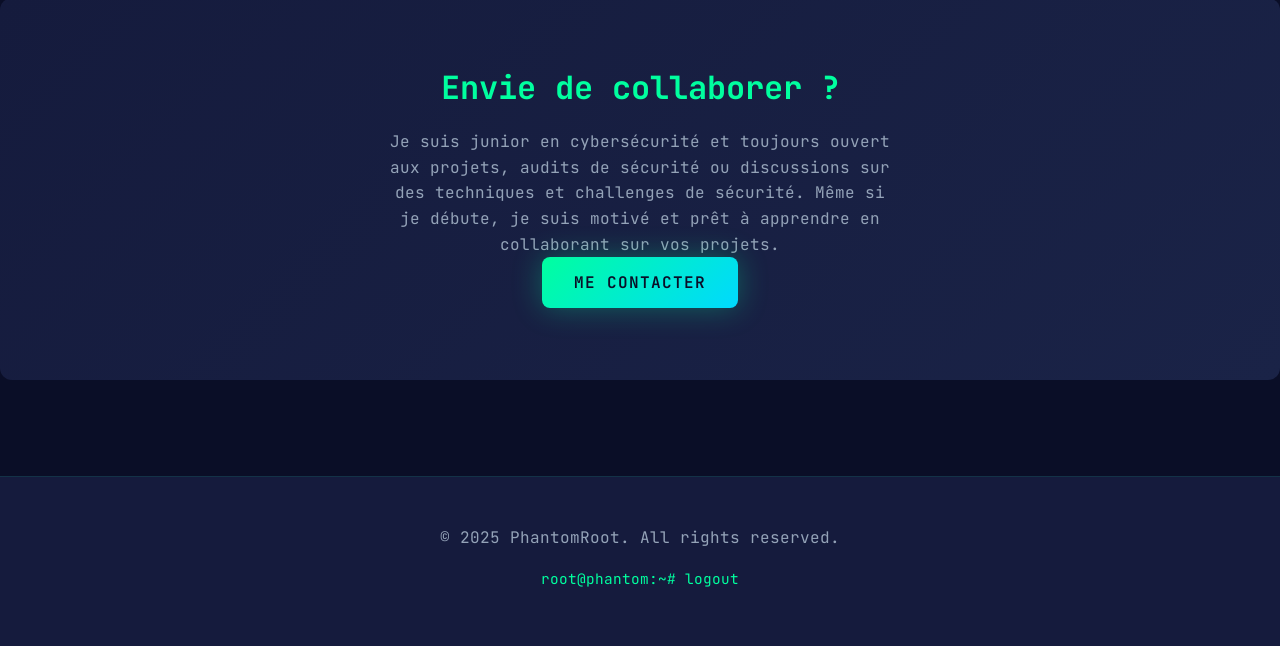
==== commit e96d845b: "Fix: Correction du ctf (fond sombre + navigation)" ====
--- a/index.html
+++ b/index.html
@@ -5,7 +5,7 @@
     <meta name="viewport" content="width=device-width, initial-scale=1.0">
     <title>Kr0nos - infrastructure security engineer Jr & Ethical Hacker</title>
     <meta name="description" content="Portfolio de PhantomRoot - Expert en cybersécurité, pentesting, red team et CTF">
-    <link rel="stylesheet" href="css/style.css?v=2">
+    <link rel="stylesheet" href="css/style.css?">
     <link rel="preconnect" href="https://fonts.googleapis.com">
     <link rel="preconnect" href="https://fonts.gstatic.com" crossorigin>
     <link href="https://fonts.googleapis.com/css2?family=JetBrains+Mono:wght@400;600;700&display=swap" rel="stylesheet">
--- a/css/style.css
+++ b/css/style.css
@@ -1,15 +1,144 @@
 :root {
-    --bg-primary: #0d270a;
-    --bg-secondary: #141933;
-    --bg-tertiary: #1a1f3a;
+    --bg-primary: #0a0e27;
+    --bg-secondary: #151b3d;
+    --bg-tertiary: #1a2347;
+    --text-primary: #e2e8f0;
+    --text-secondary: #94a3b8;
     --accent-primary: #00ff9f;
-    --accent-secondary: #00d4ff;
-    --text-primary: #ffffff;
-    --text-secondary: #a0aec0;
-    --border-color: #2d3748;
-    --shadow-glow: rgba(0, 255, 64, 0.5);
-}
-
+    --accent-secondary: #00d9ff;
+    --accent-danger: #ff3366;
+    --border-color: rgba(0, 255, 159, 0.1);
+    --shadow-glow: rgba(0, 255, 159, 0.3);
+}
+
+* {
+    margin: 0;
+    padding: 0;
+    box-sizing: border-box;
+}
+
+body {
+    font-family: 'JetBrains Mono', 'Fira Code', 'Courier New', monospace;
+    background: var(--bg-primary);
+    color: var(--text-primary);
+    line-height: 1.6;
+    overflow-x: hidden;
+}
+
+/* Animated Background */
+body::before {
+    content: '';
+    position: fixed;
+    top: 0;
+    left: 0;
+    width: 100%;
+    height: 100%;
+    background: 
+        radial-gradient(circle at 20% 50%, rgba(0, 255, 159, 0.05) 0%, transparent 50%),
+        radial-gradient(circle at 80% 80%, rgba(0, 217, 255, 0.05) 0%, transparent 50%);
+    pointer-events: none;
+    z-index: -1;
+}
+
+/* Navigation */
+nav {
+    position: fixed;
+    top: 0;
+    left: 0;
+    width: 100%;
+    background: rgba(10, 14, 39, 0.95);
+    backdrop-filter: blur(10px);
+    border-bottom: 1px solid var(--border-color);
+    padding: 1rem 0;
+    z-index: 1000;
+    animation: slideDown 0.6s ease-out;
+}
+
+@keyframes slideDown {
+    from {
+        transform: translateY(-100%);
+        opacity: 0;
+    }
+    to {
+        transform: translateY(0);
+        opacity: 1;
+    }
+}
+
+nav .container {
+    max-width: 1400px;
+    margin: 0 auto;
+    padding: 0 2rem;
+    display: flex;
+    justify-content: space-between;
+    align-items: center;
+}
+
+.logo {
+    font-size: 1.5rem;
+    font-weight: 700;
+    color: var(--accent-primary);
+    text-decoration: none;
+    display: flex;
+    align-items: center;
+    gap: 0.5rem;
+    transition: all 0.3s ease;
+}
+
+.logo:hover {
+    text-shadow: 0 0 20px var(--shadow-glow);
+    transform: scale(1.05);
+}
+
+.logo::before {
+    content: '>';
+    color: var(--accent-secondary);
+    animation: blink 1.5s infinite;
+}
+
+@keyframes blink {
+    0%, 49% { opacity: 1; }
+    50%, 100% { opacity: 0; }
+}
+
+nav ul {
+    list-style: none;
+    display: flex;
+    gap: 2rem;
+    align-items: center;
+}
+
+nav a {
+    color: var(--text-secondary);
+    text-decoration: none;
+    font-size: 0.9rem;
+    text-transform: uppercase;
+    letter-spacing: 1px;
+    transition: all 0.3s ease;
+    position: relative;
+    padding: 0.5rem 0;
+}
+
+nav a::after {
+    content: '';
+    position: absolute;
+    bottom: 0;
+    left: 0;
+    width: 0;
+    height: 2px;
+    background: linear-gradient(90deg, var(--accent-primary), var(--accent-secondary));
+    transition: width 0.3s ease;
+}
+
+nav a:hover {
+    color: var(--accent-primary);
+}
+
+nav a:hover::after {
+    width: 100%;
+}
+
+/* Container */
 .container {
     max-width: 1400px;
     margin: 0 auto;
@@ -91,7 +220,7 @@
     background: linear-gradient(135deg, var(--accent-primary), var(--accent-secondary));
     color: var(--bg-primary);
     border: none;
-    box-shadow: 0 0 30px rgba(255, 0, 0, 0.3);
+    box-shadow: 0 0 30px rgba(0, 255, 159, 0.3);
 }
 
 .btn-primary::before {
@@ -355,21 +484,22 @@
     margin-top: 2rem;
 }
 
+/* CTF Tags - Style compact pour les machines */
 .tag {
-    background: var(--bg-secondary);
-    border: 1px solid var(--border-color);
-    padding: 0.75rem 1.5rem;
-    border-radius: 25px;
-    color: var(--text-primary);
-    font-weight: 600;
-    transition: all 0.3s ease;
-    cursor: default;
+    background: rgba(0, 255, 159, 0.1);
+    border: 1px solid var(--accent-primary);
+    padding: 0.4rem 0.8rem;
+    border-radius: 4px;
+    color: var(--accent-primary);
+    font-size: 0.85rem;
+    display: inline-block;
+    font-weight: 500;
+    transition: all 0.3s ease;
 }
 
 .tag:hover {
     background: var(--accent-primary);
     color: var(--bg-primary);
-    border-color: var(--accent-primary);
     transform: scale(1.05);
 }
 
@@ -467,7 +597,7 @@
     gap: 1.5rem;
     justify-content: center;
     margin-top: 3rem;
-    flex-wrap: wrap; /* Pour les petits écrans */
+    flex-wrap: wrap;
 }
 
 .social-link {
@@ -477,7 +607,7 @@
     border: 1px solid var(--border-color);
     border-radius: 50%;
     display: flex;
-    flex-direction: column; /* Icône + texte */
+    flex-direction: column;
     align-items: center;
     justify-content: center;
     color: var(--text-primary);
@@ -506,7 +636,6 @@
 .social-link:hover span {
     color: var(--bg-primary);
 }
-
 
 /* Footer */
 footer {
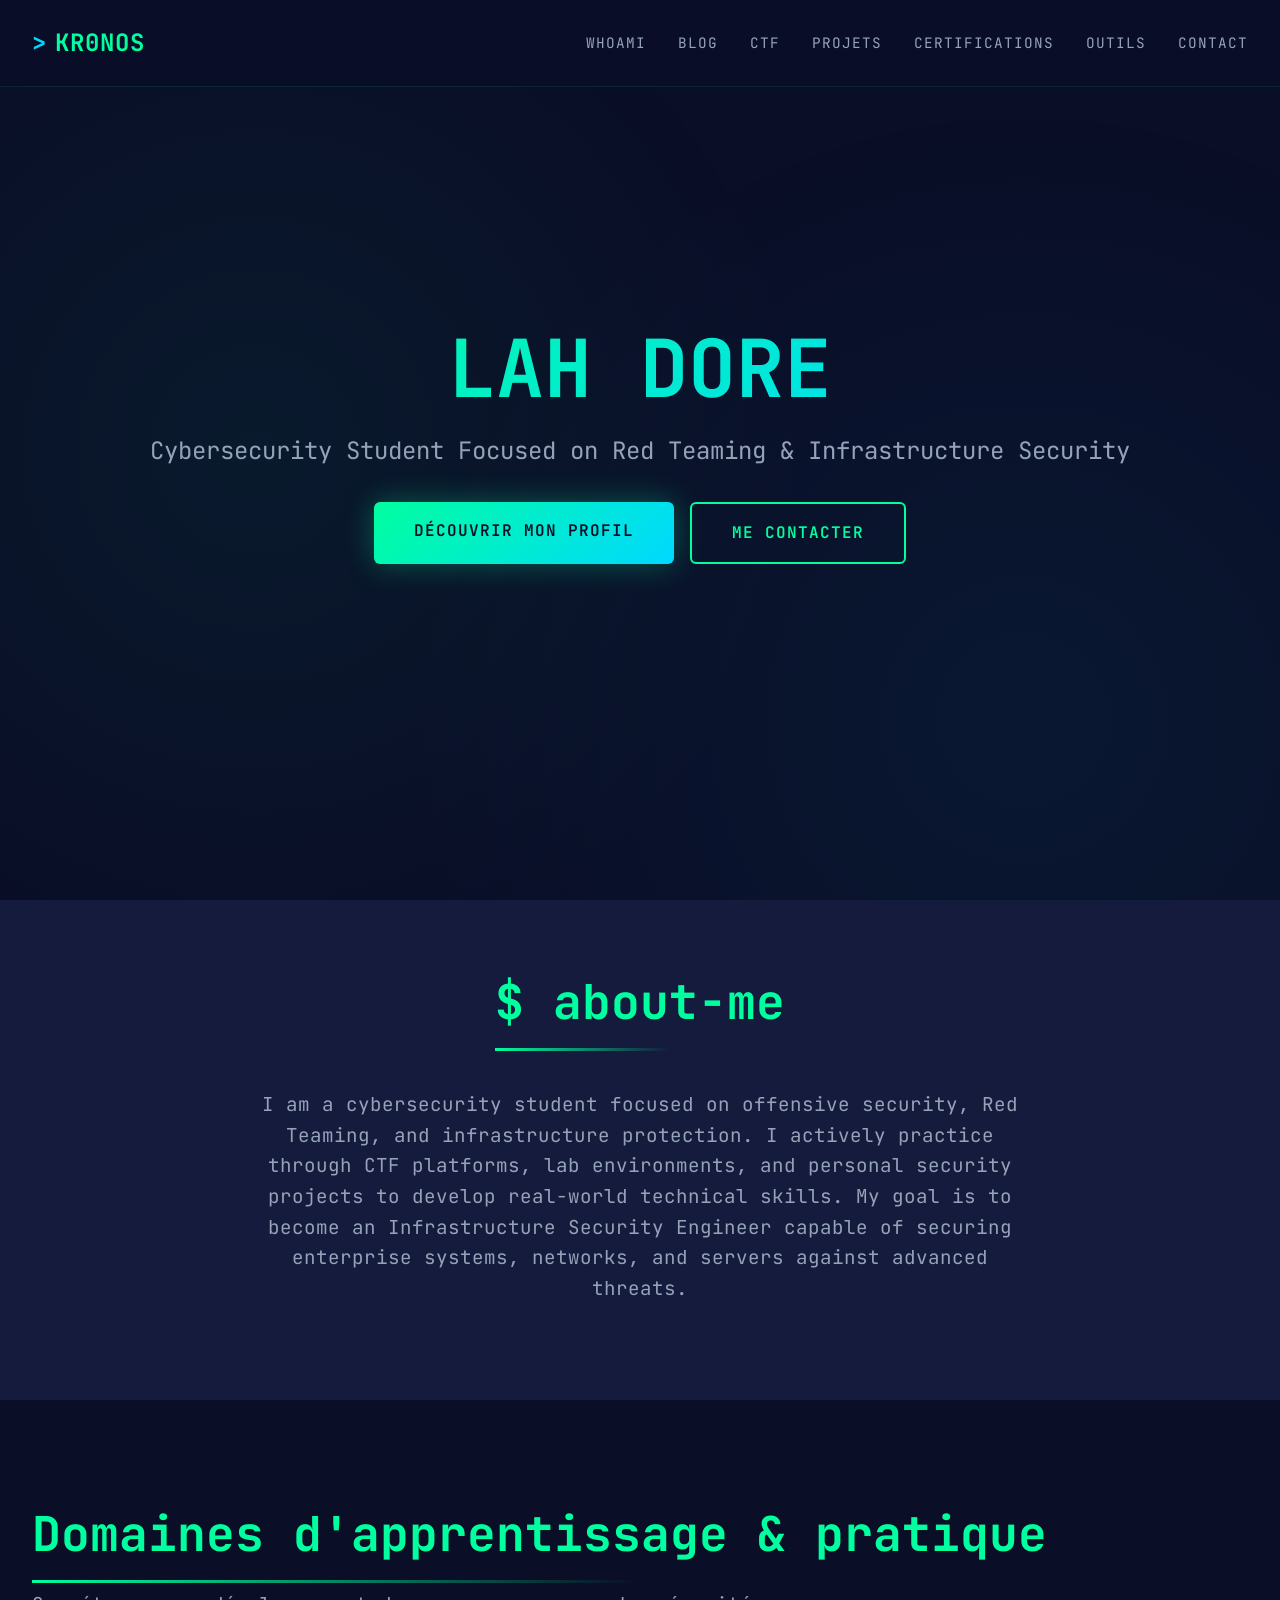
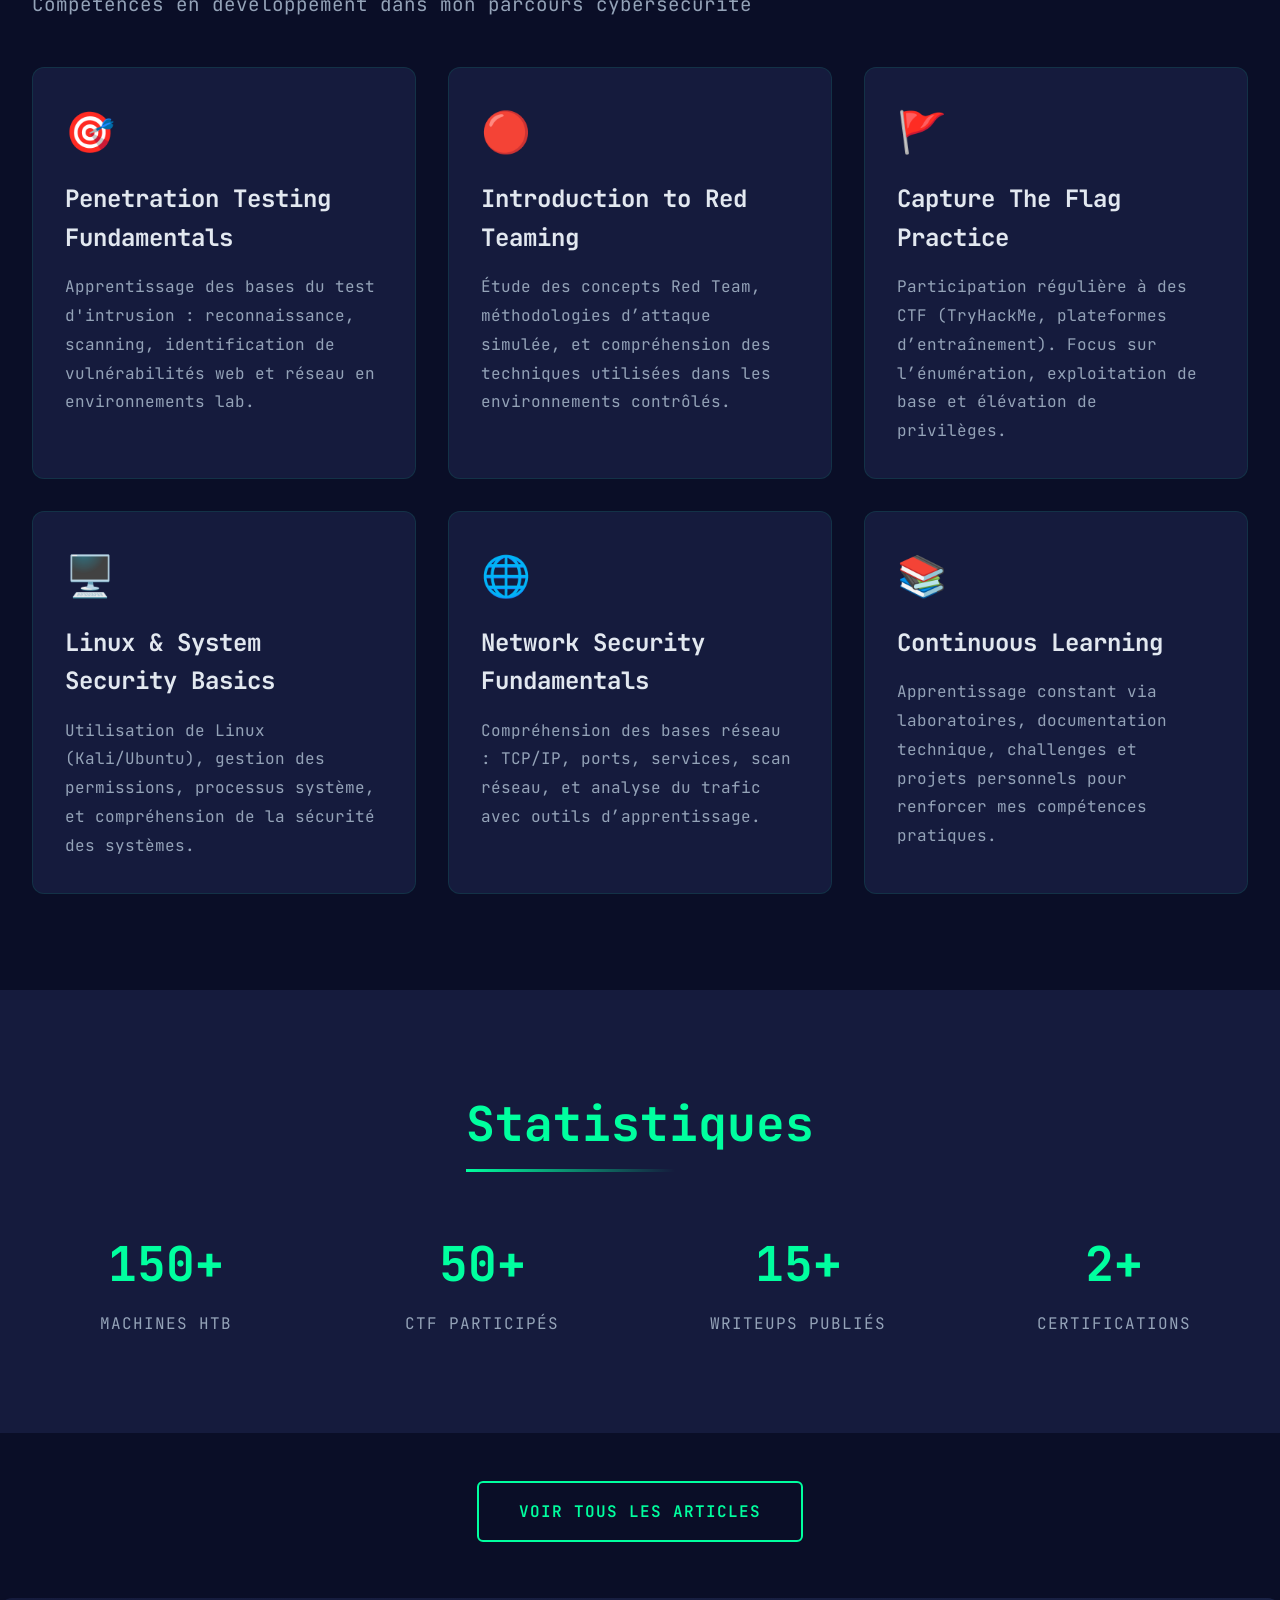
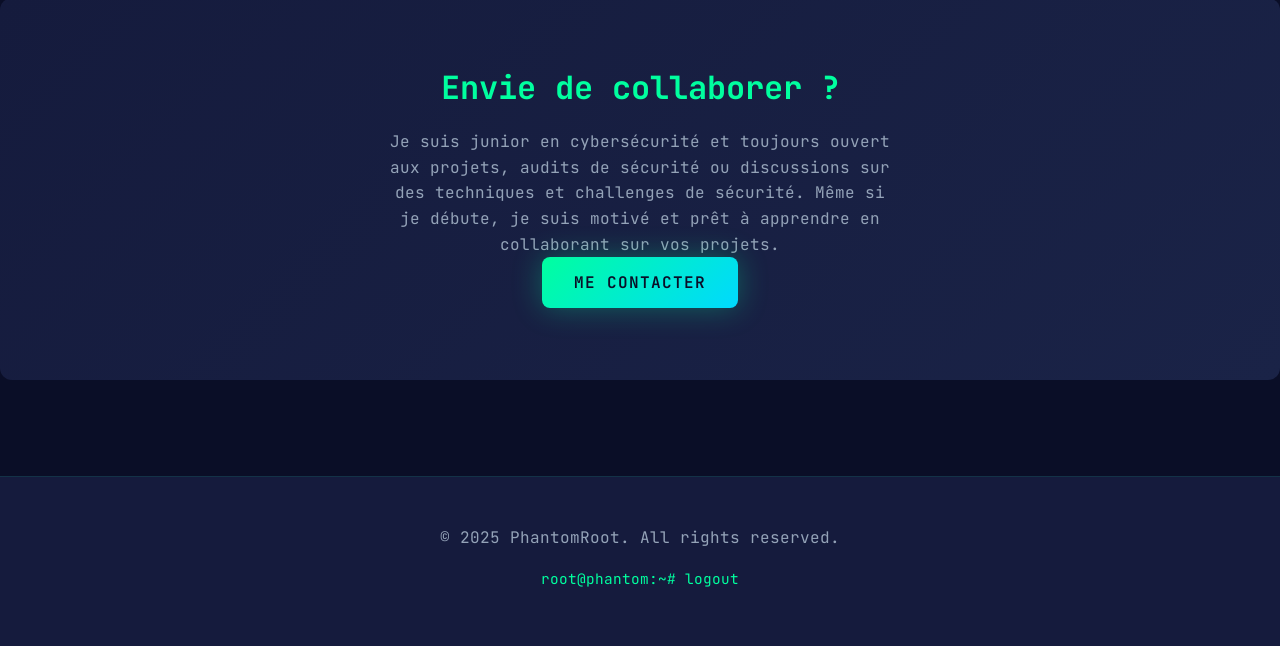
==== commit f6f9151b: "Fix: Correction du ctf (fond sombre + navigation)" ====
--- a/index.html
+++ b/index.html
@@ -29,18 +29,21 @@
     </nav>
 
     <!-- Hero Section -->
-    <section class="hero">
-        <div class="container">
-            <div class="hero-content">
-                <h1>LAH DORE</h1>
-                <p class="subtitle">Cybersecurity Student Focused on Red Teaming & Infrastructure Security</p>
-                <div style="display: flex; gap: 1rem; justify-content: center; flex-wrap: wrap; margin-top: 2rem;">
-                    <a href="whoami.html" class="btn btn-primary">Découvrir mon profil</a>
-                    <a href="contact.html" class="btn btn-secondary">Me contacter</a>
-                </div>
+    
+<section class="hero">
+    <div class="container">
+        <div class="hero-content">
+            
+            
+            <h1>LAH DORE</h1>
+            <p class="subtitle">Cybersecurity Student Focused on Red Teaming & Infrastructure Security</p>
+            <div style="display: flex; gap: 1rem; justify-content: center; flex-wrap: wrap; margin-top: 2rem;">
+                <a href="whoami.html" class="btn btn-primary">Découvrir mon profil</a>
+                <a href="contact.html" class="btn btn-secondary">Me contacter</a>
             </div>
         </div>
-    </section>
+    </div>
+</section>
 
     <!-- About Quick Section -->
     <section style="background: var(--bg-secondary); padding: 4rem 0;">
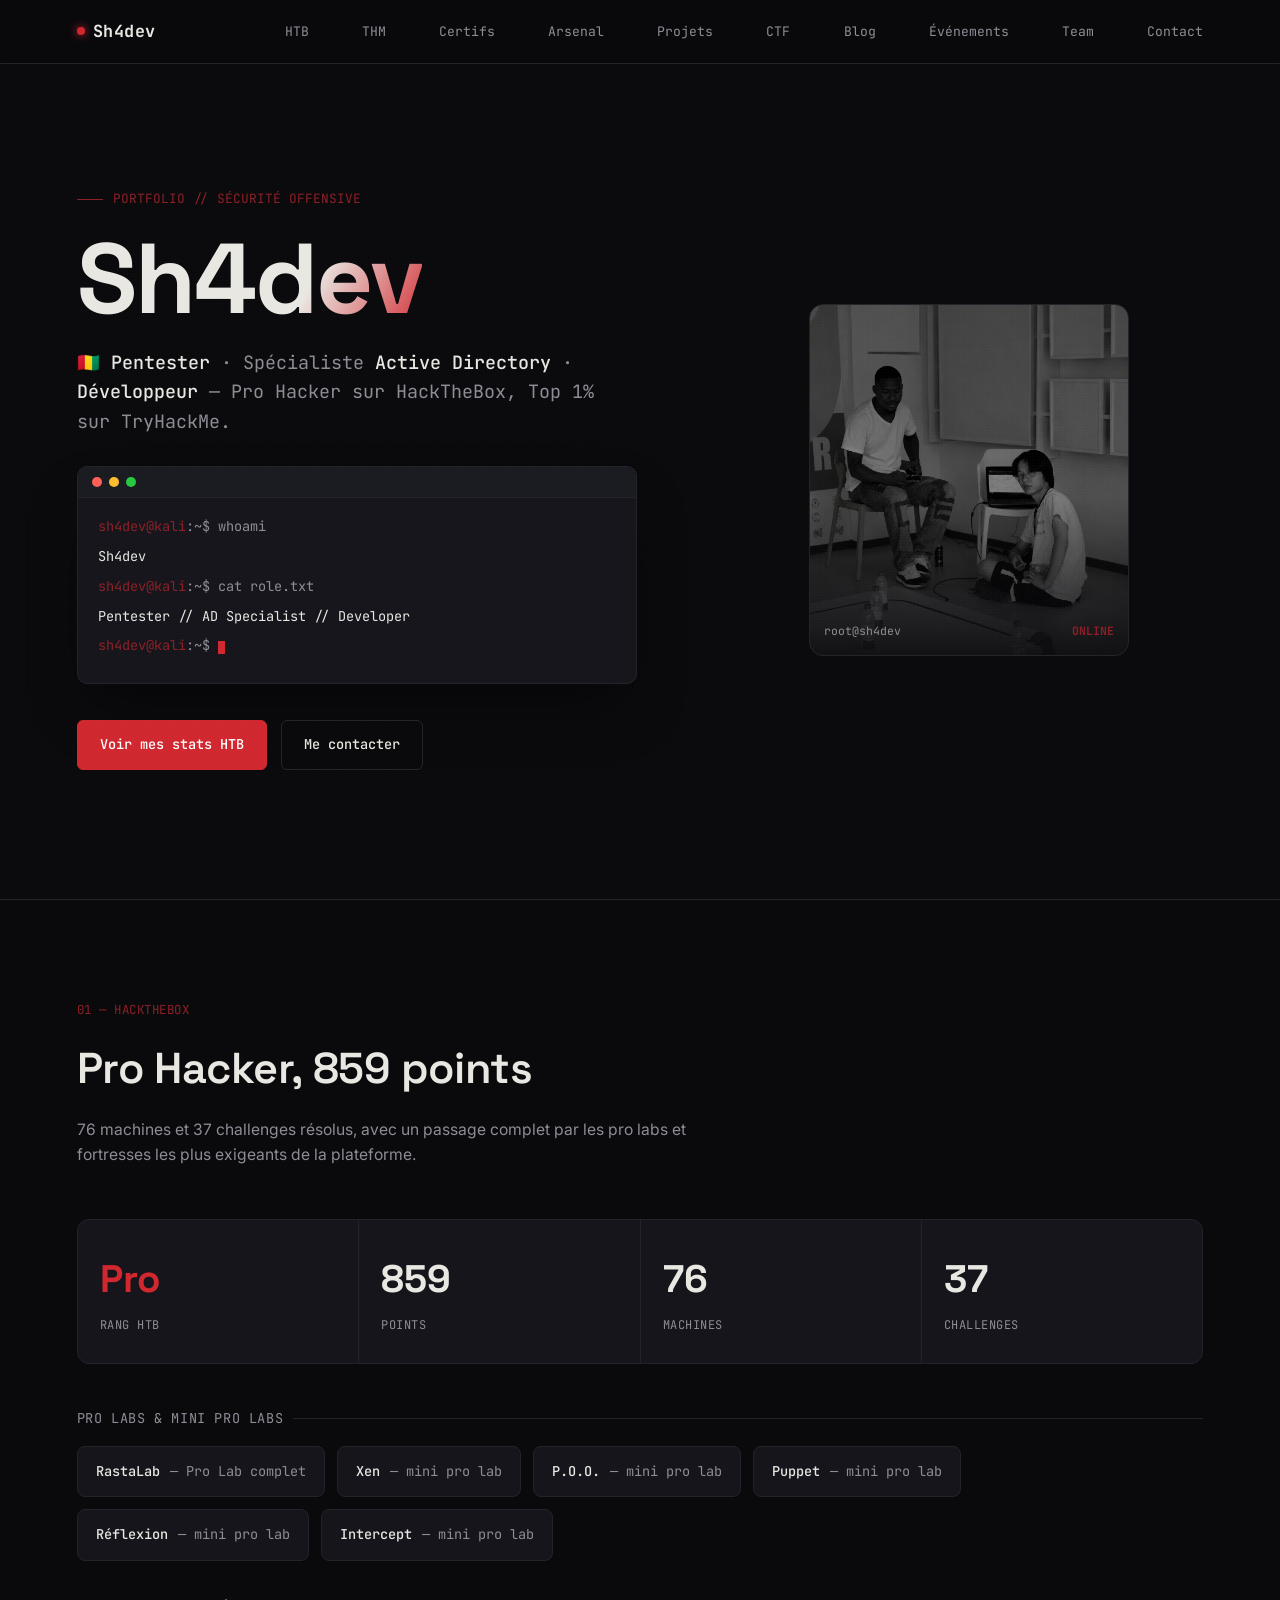
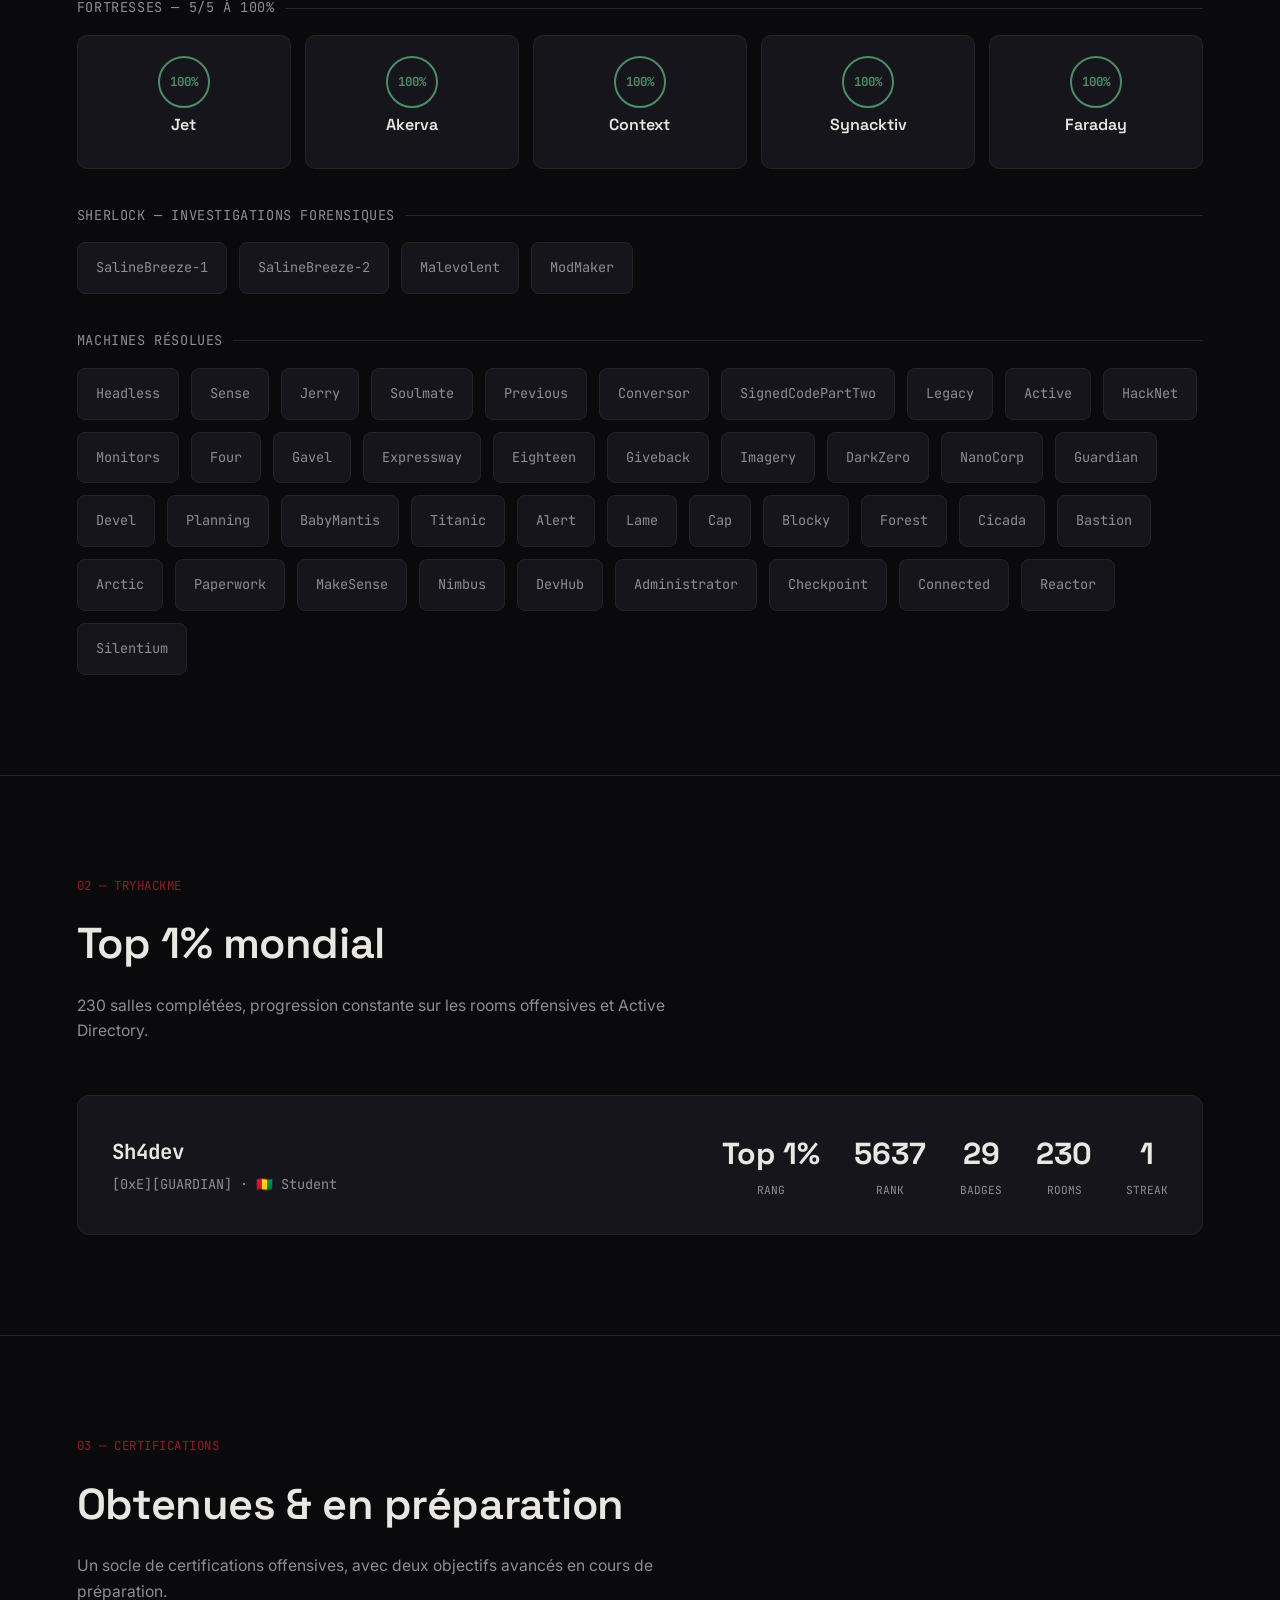
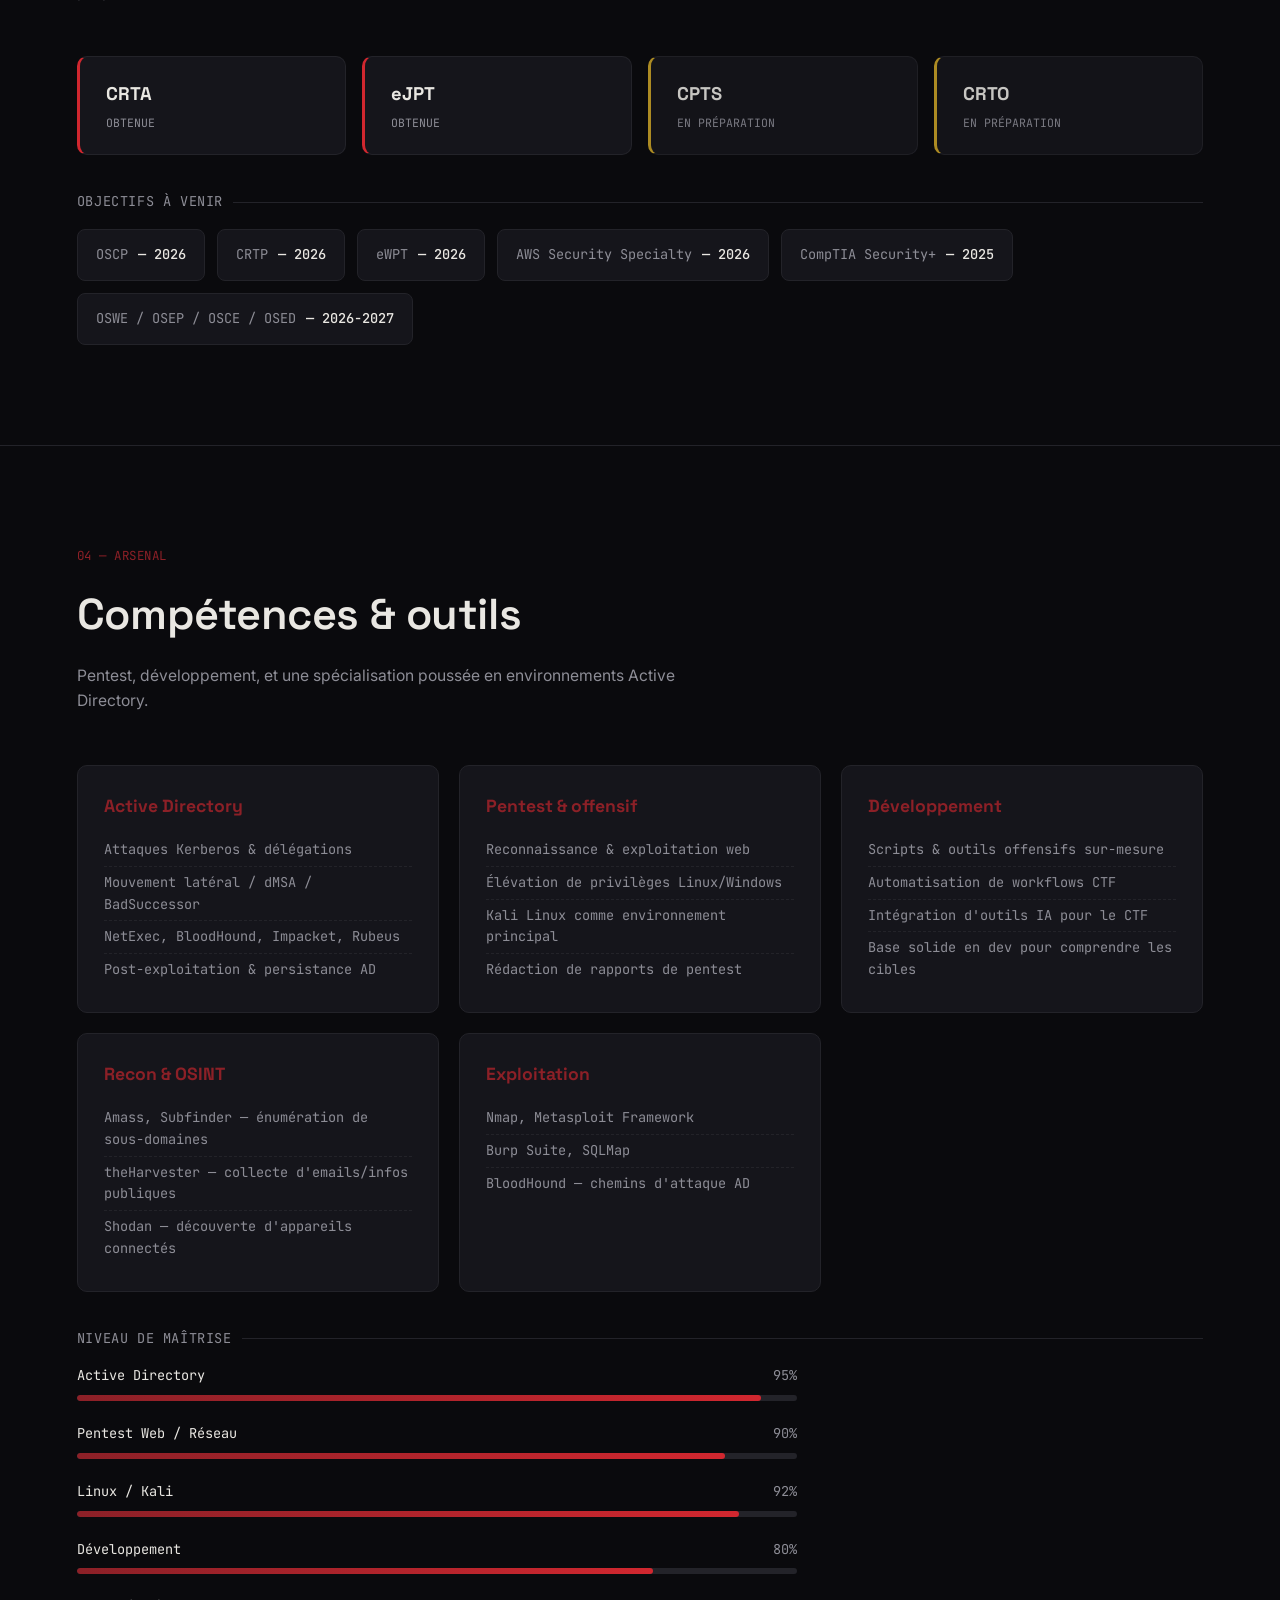
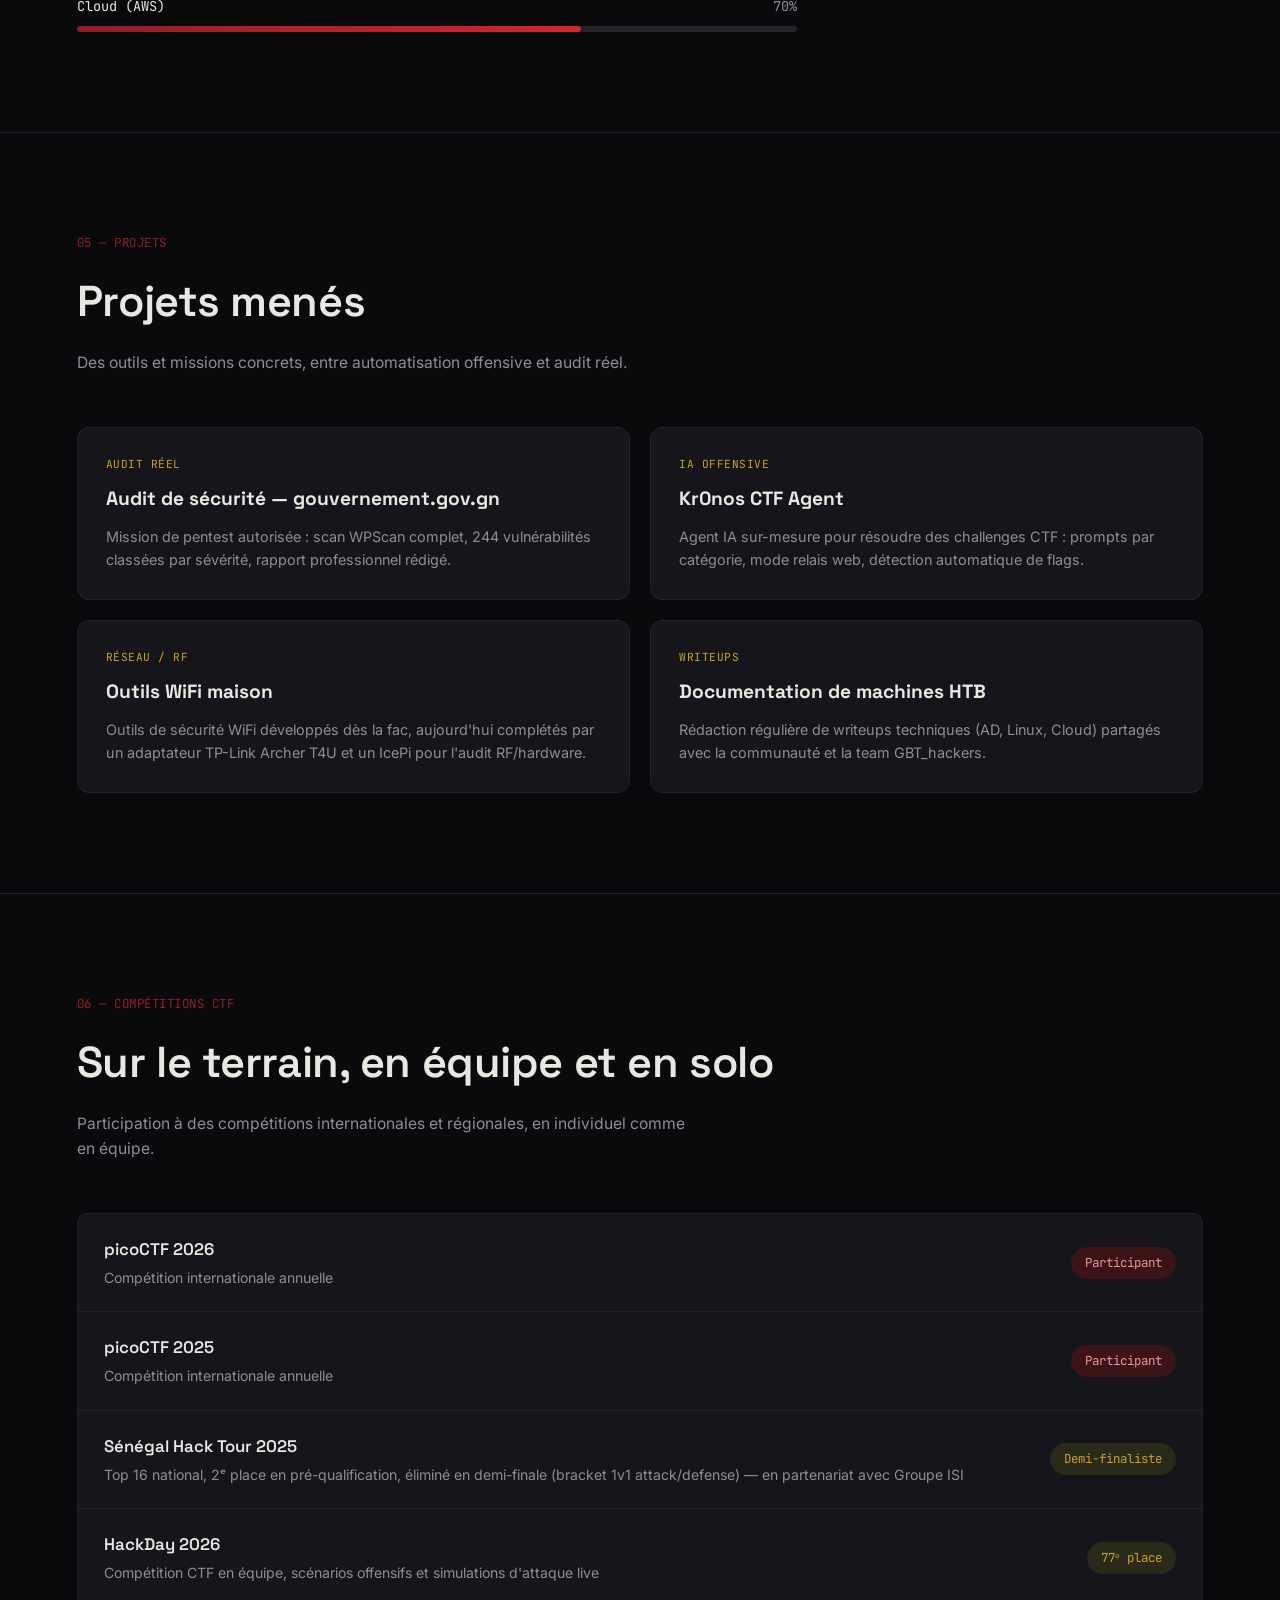
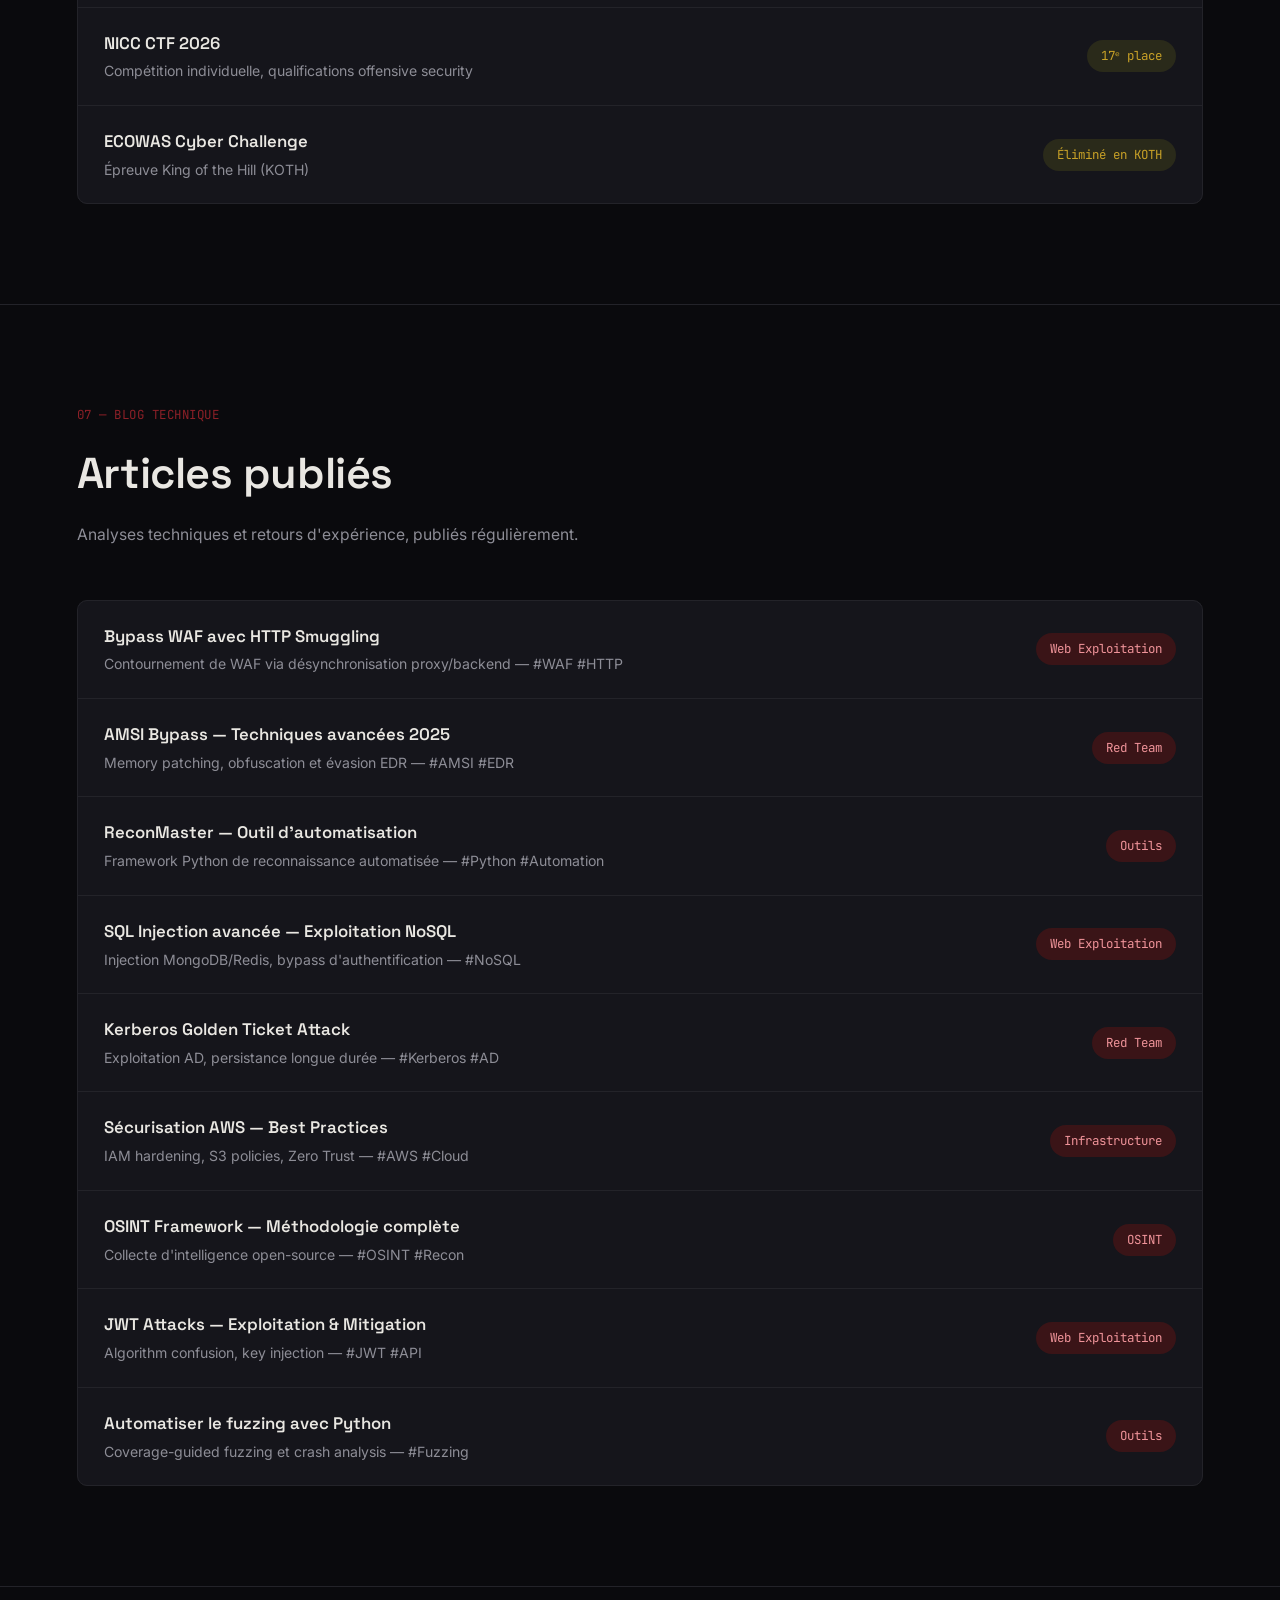
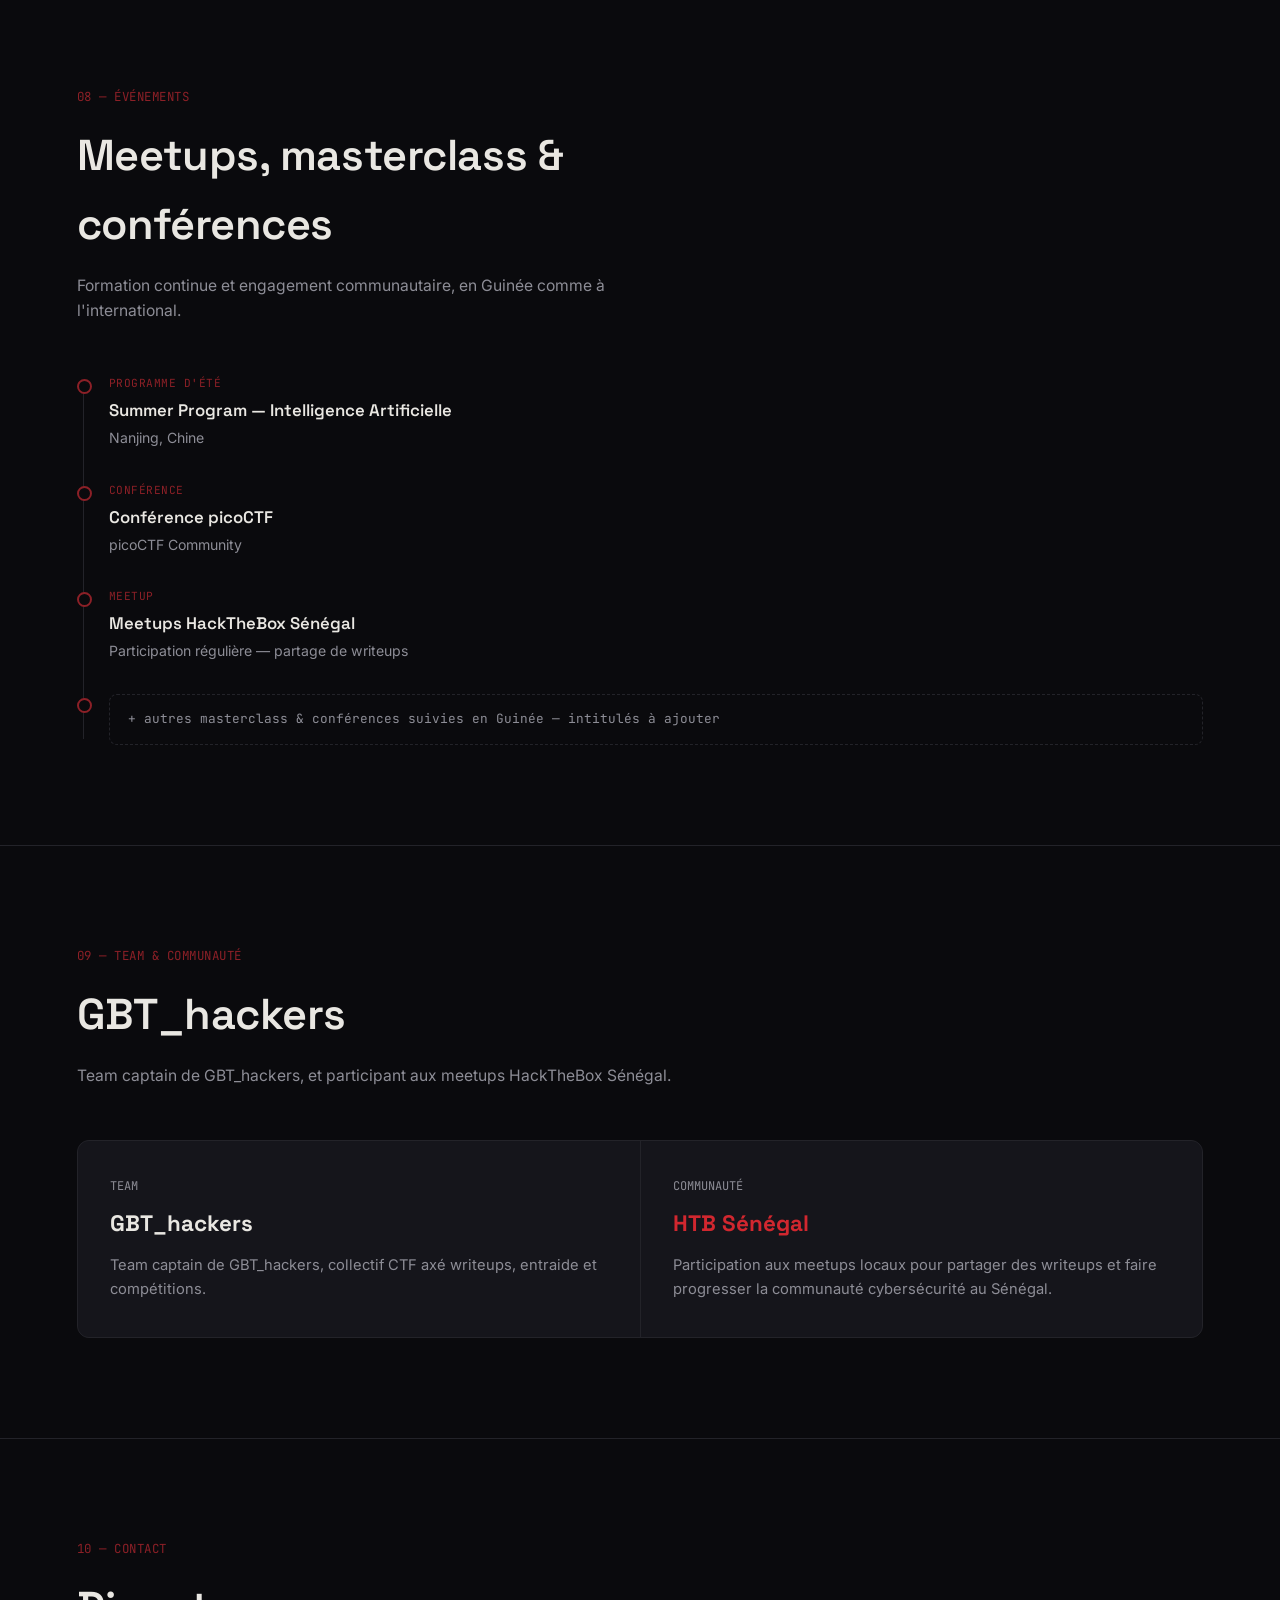
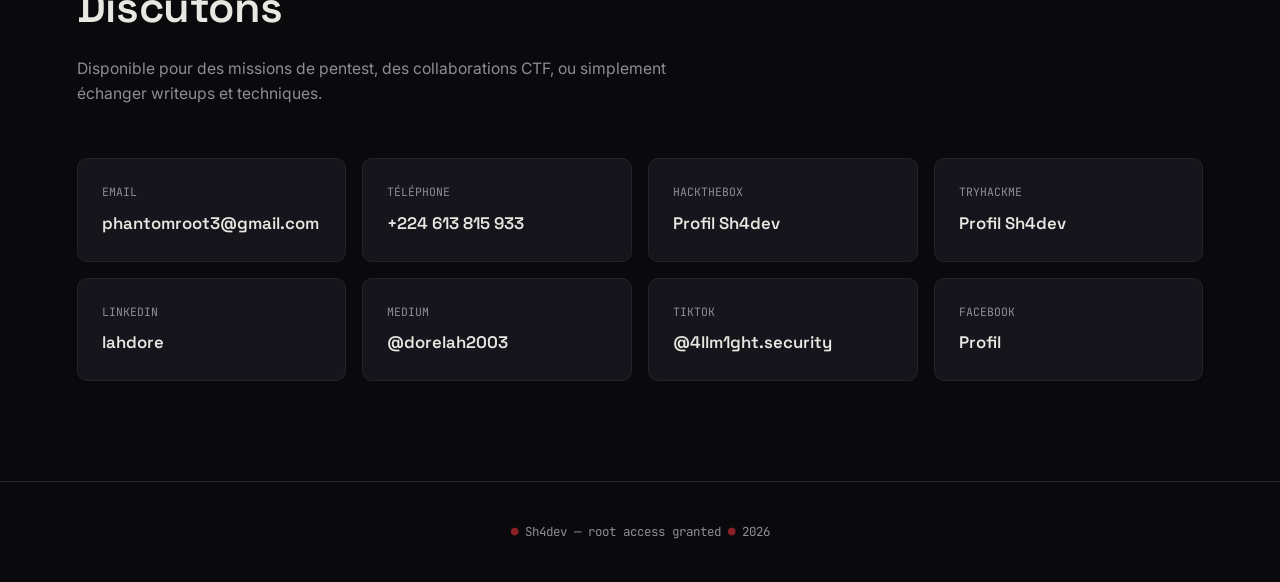
==== commit bfd8f162: "Update index.html" ====
--- a/index.html
+++ b/index.html
@@ -1,171 +1,740 @@
 <!DOCTYPE html>
 <html lang="fr">
 <head>
-    <meta charset="UTF-8">
-    <meta name="viewport" content="width=device-width, initial-scale=1.0">
-    <title>Kr0nos - infrastructure security engineer Jr & Ethical Hacker</title>
-    <meta name="description" content="Portfolio de PhantomRoot - Expert en cybersécurité, pentesting, red team et CTF">
-    <link rel="stylesheet" href="css/style.css?">
-    <link rel="preconnect" href="https://fonts.googleapis.com">
-    <link rel="preconnect" href="https://fonts.gstatic.com" crossorigin>
-    <link href="https://fonts.googleapis.com/css2?family=JetBrains+Mono:wght@400;600;700&display=swap" rel="stylesheet">
+<meta charset="UTF-8">
+<meta name="viewport" content="width=device-width, initial-scale=1.0">
+<title>Sh4dev — Pentester // AD Specialist // Developer</title>
+<style>
+@import url('https://fonts.googleapis.com/css2?family=Space+Grotesk:wght@400;500;600;700&family=JetBrains+Mono:wght@400;500;700&family=Inter:wght@400;500;600&display=swap');
+
+:root{
+  --bg:#0a0a0d;
+  --bg-alt:#111116;
+  --panel:#15151b;
+  --panel-2:#1a1a21;
+  --text:#e9e7e2;
+  --text-dim:#8d8d96;
+  --red:#d1272f;
+  --red-soft:#8c2027;
+  --red-dim:#3a1417;
+  --gold:#c9a227;
+  --green:#4d8c68;
+  --line:#232329;
+  --mono:'JetBrains Mono', monospace;
+  --display:'Space Grotesk', sans-serif;
+  --body:'Inter', sans-serif;
+}
+*{margin:0;padding:0;box-sizing:border-box;}
+html{scroll-behavior:smooth;}
+body{
+  background:var(--bg);
+  color:var(--text);
+  font-family:var(--body);
+  line-height:1.6;
+  overflow-x:hidden;
+}
+::selection{background:var(--red-soft);color:#fff;}
+
+a{color:inherit;text-decoration:none;}
+
+.noise{
+  position:fixed;inset:0;pointer-events:none;z-index:1;
+  background-image:radial-gradient(circle at 1px 1px, rgba(255,255,255,0.025) 1px, transparent 0);
+  background-size:3px 3px;
+  opacity:0.5;
+}
+
+/* ---------- NAV ---------- */
+nav{
+  position:fixed;top:0;left:0;right:0;z-index:100;
+  display:flex;align-items:center;justify-content:space-between;
+  padding:18px 6vw;
+  background:rgba(10,10,13,0.75);
+  backdrop-filter:blur(10px);
+  border-bottom:1px solid var(--line);
+}
+.logo{
+  font-family:var(--mono);font-weight:700;font-size:1.05rem;letter-spacing:0.5px;
+  display:flex;align-items:center;gap:8px;
+}
+.logo .dot{width:8px;height:8px;border-radius:50%;background:var(--red);box-shadow:0 0 8px var(--red);animation:pulse 2s infinite;}
+@keyframes pulse{0%,100%{opacity:1;}50%{opacity:0.35;}}
+.navlinks{display:flex;gap:2.2rem;font-family:var(--mono);font-size:0.82rem;color:var(--text-dim);}
+.navlinks a{transition:color .2s;position:relative;}
+.navlinks a:hover{color:var(--text);}
+.navlinks a::before{content:"./";color:var(--red-soft);opacity:0;transition:opacity .2s;margin-right:2px;}
+.navlinks a:hover::before{opacity:1;}
+.navtoggle{display:none;}
+
+@media(max-width:820px){
+  .navlinks{display:none;}
+}
+
+/* ---------- HERO ---------- */
+.hero{
+  min-height:100vh;
+  display:flex;align-items:center;
+  padding:120px 6vw 60px;
+  position:relative;
+  border-bottom:1px solid var(--line);
+  gap:4vw;
+}
+.hero-left{flex:1.3;min-width:280px;}
+.hero-right{flex:1;display:flex;justify-content:center;min-width:260px;}
+
+.eyebrow{
+  font-family:var(--mono);font-size:0.8rem;color:var(--red-soft);
+  display:flex;align-items:center;gap:10px;margin-bottom:22px;
+}
+.eyebrow::before{content:"";width:26px;height:1px;background:var(--red-soft);}
+
+h1.name{
+  font-family:var(--display);
+  font-size:clamp(3rem, 8vw, 6.2rem);
+  font-weight:700;
+  line-height:0.95;
+  letter-spacing:-0.02em;
+  margin-bottom:22px;
+}
+h1.name span{
+  background:linear-gradient(120deg, var(--text) 40%, var(--red) 100%);
+  -webkit-background-clip:text;background-clip:text;color:transparent;
+}
+
+.tagline{
+  font-family:var(--mono);
+  font-size:clamp(0.95rem,1.6vw,1.15rem);
+  color:var(--text-dim);
+  margin-bottom:30px;
+  max-width:560px;
+}
+.tagline .flag{filter:none;}
+.tagline b{color:var(--text);font-weight:500;}
+
+.terminal{
+  background:var(--panel);
+  border:1px solid var(--line);
+  border-radius:10px;
+  max-width:560px;
+  overflow:hidden;
+  box-shadow:0 30px 60px -20px rgba(0,0,0,0.6);
+  margin-bottom:36px;
+}
+.term-bar{
+  display:flex;align-items:center;gap:7px;
+  padding:10px 14px;background:var(--panel-2);
+  border-bottom:1px solid var(--line);
+}
+.term-bar span{width:10px;height:10px;border-radius:50%;}
+.term-bar span:nth-child(1){background:#ff5f57;}
+.term-bar span:nth-child(2){background:#febc2e;}
+.term-bar span:nth-child(3){background:#28c840;}
+.term-body{
+  font-family:var(--mono);font-size:0.85rem;padding:18px 20px;color:var(--text-dim);
+  min-height:118px;
+}
+.term-body .line{margin-bottom:8px;}
+.term-body .prompt{color:var(--red-soft);}
+.term-body .out{color:var(--text);}
+.cursor{display:inline-block;width:7px;height:1em;background:var(--red);vertical-align:text-bottom;animation:blink 1s step-end infinite;}
+@keyframes blink{50%{opacity:0;}}
+
+.cta-row{display:flex;gap:14px;flex-wrap:wrap;}
+.btn{
+  font-family:var(--mono);font-size:0.85rem;font-weight:500;
+  padding:13px 22px;border-radius:6px;border:1px solid var(--line);
+  transition:all .2s;display:inline-flex;align-items:center;gap:8px;
+}
+.btn-primary{background:var(--red);border-color:var(--red);color:#fff;}
+.btn-primary:hover{background:#e63640;transform:translateY(-2px);}
+.btn-ghost{color:var(--text);}
+.btn-ghost:hover{border-color:var(--text-dim);transform:translateY(-2px);}
+
+.photo-frame{
+  position:relative;width:min(320px,80vw);aspect-ratio:1/1.1;
+  border-radius:14px;overflow:hidden;
+  border:1px solid var(--line);
+}
+.photo-frame img{
+  width:100%;height:100%;object-fit:cover;object-position:center 20%;
+  filter:grayscale(15%) contrast(1.05);
+}
+.photo-frame::after{
+  content:"";position:absolute;inset:0;
+  background:linear-gradient(180deg, transparent 55%, rgba(10,10,13,0.9) 100%);
+}
+.photo-tag{
+  position:absolute;bottom:14px;left:14px;right:14px;z-index:2;
+  font-family:var(--mono);font-size:0.72rem;color:var(--text-dim);
+  display:flex;justify-content:space-between;
+}
+.photo-tag b{color:var(--red-soft);}
+
+/* ---------- SECTION SHARED ---------- */
+section{padding:100px 6vw;border-bottom:1px solid var(--line);position:relative;}
+.section-head{margin-bottom:52px;max-width:720px;}
+.section-tag{font-family:var(--mono);font-size:0.78rem;color:var(--red-soft);margin-bottom:14px;letter-spacing:0.5px;}
+.section-title{font-family:var(--display);font-size:clamp(1.8rem,4vw,2.7rem);font-weight:600;letter-spacing:-0.01em;}
+.section-sub{color:var(--text-dim);margin-top:14px;max-width:620px;font-size:0.98rem;}
+
+/* ---------- STAT DASHBOARDS ---------- */
+.dash-grid{display:grid;grid-template-columns:repeat(4,1fr);gap:1px;background:var(--line);border:1px solid var(--line);border-radius:12px;overflow:hidden;margin-bottom:44px;}
+.dash-cell{background:var(--panel);padding:28px 22px;}
+.dash-num{font-family:var(--display);font-size:2.4rem;font-weight:700;color:var(--text);}
+.dash-num.accent{color:var(--red);}
+.dash-label{font-family:var(--mono);font-size:0.75rem;color:var(--text-dim);margin-top:6px;text-transform:uppercase;letter-spacing:0.5px;}
+@media(max-width:820px){.dash-grid{grid-template-columns:repeat(2,1fr);}}
+
+.subblock-title{font-family:var(--mono);font-size:0.85rem;color:var(--text-dim);margin:36px 0 16px;text-transform:uppercase;letter-spacing:0.6px;display:flex;align-items:center;gap:10px;}
+.subblock-title::after{content:"";flex:1;height:1px;background:var(--line);}
+
+.tag-grid{display:flex;flex-wrap:wrap;gap:12px;}
+.lab-card{
+  background:var(--panel);border:1px solid var(--line);border-radius:8px;
+  padding:14px 18px;font-family:var(--mono);font-size:0.85rem;
+  display:flex;align-items:center;gap:10px;color:var(--text-dim);
+}
+.lab-card b{color:var(--text);font-weight:500;}
+
+.fortress-row{display:grid;grid-template-columns:repeat(5,1fr);gap:14px;}
+@media(max-width:820px){.fortress-row{grid-template-columns:repeat(2,1fr);}}
+.fortress-card{
+  background:var(--panel);border:1px solid var(--line);border-radius:10px;
+  padding:20px 16px;text-align:center;transition:.2s;
+}
+.fortress-card:hover{border-color:var(--red-soft);transform:translateY(-3px);}
+.fortress-card .fname{font-family:var(--display);font-weight:600;font-size:1rem;margin-bottom:10px;}
+.stamp{
+  display:inline-flex;align-items:center;justify-content:center;
+  width:52px;height:52px;border-radius:50%;
+  border:2px solid var(--green);color:var(--green);
+  font-family:var(--mono);font-weight:700;font-size:0.78rem;
+  margin-bottom:4px;
+}
+
+/* THM section special: black/lighter tone */
+.thm-card{
+  background:var(--panel);border:1px solid var(--line);border-radius:12px;
+  padding:34px;display:flex;flex-wrap:wrap;gap:34px;align-items:center;justify-content:space-between;
+}
+.thm-id{font-family:var(--mono);}
+.thm-id .handle{font-size:1.3rem;font-weight:700;color:var(--text);}
+.thm-id .badges{color:var(--text-dim);font-size:0.85rem;margin-top:6px;}
+.thm-stats{display:flex;gap:34px;flex-wrap:wrap;}
+.thm-stat{text-align:center;}
+.thm-stat .n{font-family:var(--display);font-size:1.9rem;font-weight:700;}
+.thm-stat .l{font-family:var(--mono);font-size:0.7rem;color:var(--text-dim);text-transform:uppercase;margin-top:4px;}
+
+/* ---------- CERTS ---------- */
+.cert-row{display:flex;flex-wrap:wrap;gap:16px;}
+.cert-card{
+  background:var(--panel);border:1px solid var(--line);border-radius:10px;
+  padding:22px 26px;min-width:200px;flex:1;
+  border-left:3px solid var(--red);
+}
+.cert-card.pending{border-left-color:var(--gold);opacity:0.85;}
+.cert-name{font-family:var(--display);font-weight:700;font-size:1.15rem;}
+.cert-status{font-family:var(--mono);font-size:0.72rem;color:var(--text-dim);margin-top:6px;text-transform:uppercase;}
+
+/* ---------- SKILLS ---------- */
+.skill-grid{display:grid;grid-template-columns:repeat(3,1fr);gap:20px;}
+@media(max-width:820px){.skill-grid{grid-template-columns:1fr;}}
+.skill-card{background:var(--panel);border:1px solid var(--line);border-radius:10px;padding:26px;}
+.skill-card h4{font-family:var(--display);font-size:1.1rem;margin-bottom:14px;color:var(--red-soft);}
+.skill-card ul{list-style:none;font-family:var(--mono);font-size:0.85rem;color:var(--text-dim);}
+.skill-card li{padding:5px 0;border-bottom:1px dashed var(--line);}
+.skill-card li:last-child{border-bottom:none;}
+
+/* ---------- PROFICIENCY ---------- */
+.prof-wrap{display:flex;flex-direction:column;gap:22px;max-width:720px;}
+.prof-row .prof-top{display:flex;justify-content:space-between;font-family:var(--mono);font-size:0.85rem;margin-bottom:8px;}
+.prof-row .prof-top span:last-child{color:var(--text-dim);}
+.prof-bar{height:6px;background:var(--line);border-radius:4px;overflow:hidden;}
+.prof-fill{height:100%;background:linear-gradient(90deg,var(--red-soft),var(--red));border-radius:4px;width:0;transition:width 1.2s cubic-bezier(.4,0,.2,1);}
+
+/* ---------- PROJECTS ---------- */
+.project-grid{display:grid;grid-template-columns:repeat(2,1fr);gap:20px;}
+@media(max-width:820px){.project-grid{grid-template-columns:1fr;}}
+.project-card{background:var(--panel);border:1px solid var(--line);border-radius:12px;padding:28px;transition:.2s;}
+.project-card:hover{border-color:var(--red-soft);transform:translateY(-3px);}
+.project-tag{font-family:var(--mono);font-size:0.7rem;color:var(--gold);text-transform:uppercase;letter-spacing:0.5px;margin-bottom:10px;}
+.project-card h4{font-family:var(--display);font-size:1.2rem;margin-bottom:10px;}
+.project-card p{color:var(--text-dim);font-size:0.9rem;}
+
+/* ---------- EVENTS TIMELINE ---------- */
+.timeline{position:relative;padding-left:32px;}
+.timeline::before{content:"";position:absolute;left:6px;top:6px;bottom:6px;width:1px;background:var(--line);}
+.tl-item{position:relative;padding-bottom:32px;}
+.tl-item:last-child{padding-bottom:0;}
+.tl-item::before{content:"";position:absolute;left:-32px;top:4px;width:11px;height:11px;border-radius:50%;background:var(--bg);border:2px solid var(--red-soft);}
+.tl-type{font-family:var(--mono);font-size:0.7rem;color:var(--red-soft);text-transform:uppercase;letter-spacing:0.5px;margin-bottom:4px;}
+.tl-title{font-family:var(--display);font-weight:600;font-size:1.05rem;}
+.tl-loc{font-family:var(--body);font-size:0.88rem;color:var(--text-dim);margin-top:3px;}
+.tl-placeholder{border:1px dashed var(--line);border-radius:8px;padding:14px 18px;color:var(--text-dim);font-family:var(--mono);font-size:0.8rem;}
+
+/* ---------- CTF TIMELINE ---------- */
+.ctf-list{display:flex;flex-direction:column;gap:1px;background:var(--line);border:1px solid var(--line);border-radius:10px;overflow:hidden;}
+.ctf-item{background:var(--panel);padding:22px 26px;display:flex;justify-content:space-between;align-items:center;gap:20px;flex-wrap:wrap;}
+.ctf-name{font-family:var(--display);font-weight:600;font-size:1.05rem;}
+.ctf-desc{font-family:var(--body);font-size:0.88rem;color:var(--text-dim);margin-top:4px;}
+.ctf-result{font-family:var(--mono);font-size:0.78rem;padding:6px 14px;border-radius:20px;white-space:nowrap;}
+.result-good{background:var(--red-dim);color:#f0949a;}
+.result-mid{background:#2a2a1a;color:var(--gold);}
+
+/* ---------- TEAM / DUALITY ---------- */
+.duality{display:grid;grid-template-columns:1fr 1fr;gap:1px;background:var(--line);border:1px solid var(--line);border-radius:12px;overflow:hidden;}
+@media(max-width:820px){.duality{grid-template-columns:1fr;}}
+.dpanel{background:var(--panel);padding:36px 32px;transition:.3s;}
+.dpanel:hover{background:var(--panel-2);}
+.dpanel .dtag{font-family:var(--mono);font-size:0.75rem;color:var(--text-dim);text-transform:uppercase;margin-bottom:10px;}
+.dpanel h3{font-family:var(--display);font-size:1.4rem;margin-bottom:12px;}
+.dpanel p{color:var(--text-dim);font-size:0.92rem;}
+.dpanel.night h3{color:var(--red);}
+
+/* ---------- CONTACT ---------- */
+.contact-grid{display:flex;flex-wrap:wrap;gap:16px;}
+.contact-card{
+  flex:1;min-width:220px;background:var(--panel);border:1px solid var(--line);
+  border-radius:10px;padding:24px;transition:.2s;
+}
+.contact-card:hover{border-color:var(--red-soft);transform:translateY(-3px);}
+.contact-card .clabel{font-family:var(--mono);font-size:0.72rem;color:var(--text-dim);text-transform:uppercase;margin-bottom:8px;}
+.contact-card .cval{font-family:var(--display);font-weight:600;font-size:1.05rem;}
+
+footer{
+  padding:40px 6vw;text-align:center;font-family:var(--mono);font-size:0.78rem;color:var(--text-dim);
+}
+footer .dot{color:var(--red-soft);}
+
+.reveal{opacity:0;transform:translateY(24px);transition:opacity .7s ease, transform .7s ease;}
+.reveal.in{opacity:1;transform:translateY(0);}
+</style>
 </head>
 <body>
-    <!-- Navigation -->
-    <nav>
-        <div class="container">
-            <a href="index.html" class="logo">Kr0nos</a>
-            <button class="menu-toggle" onclick="toggleMenu()">☰</button>
-            <ul id="nav-menu">
-                <li><a href="whoami.html">whoami</a></li>
-                <li><a href="blog.html">blog</a></li>
-                <li><a href="ctf.html">ctf</a></li>
-                <li><a href="projects.html">projets</a></li>
-                <li><a href="certs.html">certifications</a></li>
-                <li><a href="tools.html">outils</a></li>
-                <li><a href="contact.html">contact</a></li>
-            </ul>
-        </div>
-    </nav>
-
-    <!-- Hero Section -->
-    
+<div class="noise"></div>
+
+<nav>
+  <div class="logo"><span class="dot"></span>Sh4dev</div>
+  <div class="navlinks">
+    <a href="#htb">HTB</a>
+    <a href="#thm">THM</a>
+    <a href="#certs">Certifs</a>
+    <a href="#skills">Arsenal</a>
+    <a href="#projects">Projets</a>
+    <a href="#ctf">CTF</a>
+    <a href="#blog">Blog</a>
+    <a href="#events">Événements</a>
+    <a href="#team">Team</a>
+    <a href="#contact">Contact</a>
+  </div>
+</nav>
+
 <section class="hero">
-    <div class="container">
-        <div class="hero-content">
-            
-            
-            <h1>LAH DORE</h1>
-            <p class="subtitle">Cybersecurity Student Focused on Red Teaming & Infrastructure Security</p>
-            <div style="display: flex; gap: 1rem; justify-content: center; flex-wrap: wrap; margin-top: 2rem;">
-                <a href="whoami.html" class="btn btn-primary">Découvrir mon profil</a>
-                <a href="contact.html" class="btn btn-secondary">Me contacter</a>
-            </div>
-        </div>
-    </div>
-</section>
-
-    <!-- About Quick Section -->
-    <section style="background: var(--bg-secondary); padding: 4rem 0;">
-        <div class="container text-center">
-            <h2 class="section-title">$ about-me</h2>
-            <p class="section-subtitle" style="max-width: 800px; margin: 2rem auto;">
-                I am a cybersecurity student focused on offensive security, Red Teaming, and infrastructure protection.
-I actively practice through CTF platforms, lab environments, and personal security projects to develop real-world technical skills.
-My goal is to become an Infrastructure Security Engineer capable of securing enterprise systems, networks, and servers against advanced threats.
-            </p>
-        </div>
-    </section>
-
-    <!-- Expertise Cards -->
-<section>
-    <div class="container">
-        <h2 class="section-title">Domaines d'apprentissage & pratique</h2>
-        <p class="section-subtitle">Compétences en développement dans mon parcours cybersécurité</p>
-        
-        <div class="cards-grid">
-            
-            <div class="card">
-                <div class="card-icon">🎯</div>
-                <h3>Penetration Testing Fundamentals</h3>
-                <p>Apprentissage des bases du test d'intrusion : reconnaissance, scanning, identification de vulnérabilités web et réseau en environnements lab.</p>
-            </div>
-
-            <div class="card">
-                <div class="card-icon">🔴</div>
-                <h3>Introduction to Red Teaming</h3>
-                <p>Étude des concepts Red Team, méthodologies d’attaque simulée, et compréhension des techniques utilisées dans les environnements contrôlés.</p>
-            </div>
-
-            <div class="card">
-                <div class="card-icon">🚩</div>
-                <h3>Capture The Flag Practice</h3>
-                <p>Participation régulière à des CTF (TryHackMe, plateformes d’entraînement). Focus sur l’énumération, exploitation de base et élévation de privilèges.</p>
-            </div>
-
-            <div class="card">
-                <div class="card-icon">🖥️</div>
-                <h3>Linux & System Security Basics</h3>
-                <p>Utilisation de Linux (Kali/Ubuntu), gestion des permissions, processus système, et compréhension de la sécurité des systèmes.</p>
-            </div>
-
-            <div class="card">
-                <div class="card-icon">🌐</div>
-                <h3>Network Security Fundamentals</h3>
-                <p>Compréhension des bases réseau : TCP/IP, ports, services, scan réseau, et analyse du trafic avec outils d’apprentissage.</p>
-            </div>
-
-            <div class="card">
-                <div class="card-icon">📚</div>
-                <h3>Continuous Learning</h3>
-                <p>Apprentissage constant via laboratoires, documentation technique, challenges et projets personnels pour renforcer mes compétences pratiques.</p>
-            </div>
-
-        </div>
-    </div>
-</section>
-
-
-    <!-- Stats Section -->
-    <section style="background: var(--bg-secondary);">
-        <div class="container text-center">
-            <h2 class="section-title">Statistiques</h2>
-            <div style="display: grid; grid-template-columns: repeat(auto-fit, minmax(200px, 1fr)); gap: 3rem; margin-top: 3rem;">
-                <div>
-                    <div style="font-size: 3rem; color: var(--accent-primary); font-weight: 700; margin-bottom: 0.5rem;">150+</div>
-                    <div style="color: var(--text-secondary); text-transform: uppercase; letter-spacing: 1px;">Machines HTB</div>
-                </div>
-                <div>
-                    <div style="font-size: 3rem; color: var(--accent-primary); font-weight: 700; margin-bottom: 0.5rem;">50+</div>
-                    <div style="color: var(--text-secondary); text-transform: uppercase; letter-spacing: 1px;">CTF Participés</div>
-                </div>
-                <div>
-                    <div style="font-size: 3rem; color: var(--accent-primary); font-weight: 700; margin-bottom: 0.5rem;">15+</div>
-                    <div style="color: var(--text-secondary); text-transform: uppercase; letter-spacing: 1px;">Writeups Publiés</div>
-                </div>
-                <div>
-                    <div style="font-size: 3rem; color: var(--accent-primary); font-weight: 700; margin-bottom: 0.5rem;">2+</div>
-                    <div style="color: var(--text-secondary); text-transform: uppercase; letter-spacing: 1px;">Certifications</div>
-                </div>
-            </div>
-        </div>
-    </section>
-
-
-            <div style="text-align: center; margin-top: 3rem;">
-                <a href="blog.html" class="btn btn-secondary">Voir tous les articles</a>
-            </div>
-        </div>
-    </section>
-
-   <!-- CTA Section -->
-<section style="background: linear-gradient(135deg, var(--bg-secondary), var(--bg-tertiary)); text-align: center; padding: 4rem 1rem; border-radius: 12px; margin: 3rem 0;">
-    <div class="container">
-        <h2 style="font-size: 2rem; margin-bottom: 1rem; color: var(--accent-primary);">Envie de collaborer ?</h2>
-        <p style="font-size: 1rem; color: var(--text-secondary); margin-bottom: 2rem; max-width: 500px; margin: 0 auto; line-height: 1.6;">
-            Je suis junior en cybersécurité et toujours ouvert aux projets, audits de sécurité ou discussions sur des techniques et challenges de sécurité.  
-            Même si je débute, je suis motivé et prêt à apprendre en collaborant sur vos projets.
-        </p>
-        <a href="contact.html" class="btn btn-primary" style="padding: 0.8rem 2rem; font-size: 1rem; border-radius: 8px; transition: all 0.3s ease;">
-            Me contacter
-        </a>
-    </div>
-</section>
-
-    <!-- Footer -->
-    <footer>
-        <div class="container">
-            <p>&copy; 2025 PhantomRoot. All rights reserved.</p>
-            <p class="terminal-text">root@phantom:~# logout</p>
-        </div>
-    </footer>
-
-    <script src="js/auth.js"></script>
-    <script>
-        function toggleMenu() {
-            const menu = document.getElementById('nav-menu');
-            menu.classList.toggle('active');
-        }
-    </script>
+  <div class="hero-left">
+    <div class="eyebrow">PORTFOLIO // SÉCURITÉ OFFENSIVE</div>
+    <h1 class="name">Sh4<span>dev</span></h1>
+    <p class="tagline">🇬🇳 <b>Pentester</b> · Spécialiste <b>Active Directory</b> · <b>Développeur</b> — Pro Hacker sur HackTheBox, Top 1% sur TryHackMe.</p>
+
+    <div class="terminal">
+      <div class="term-bar"><span></span><span></span><span></span></div>
+      <div class="term-body">
+        <div class="line"><span class="prompt">sh4dev@kali</span>:~$ whoami</div>
+        <div class="line out">Sh4dev</div>
+        <div class="line"><span class="prompt">sh4dev@kali</span>:~$ cat role.txt</div>
+        <div class="line out">Pentester // AD Specialist // Developer</div>
+        <div class="line"><span class="prompt">sh4dev@kali</span>:~$ <span class="cursor"></span></div>
+      </div>
+    </div>
+
+    <div class="cta-row">
+      <a href="#htb" class="btn btn-primary">Voir mes stats HTB</a>
+      <a href="#contact" class="btn btn-ghost">Me contacter</a>
+    </div>
+  </div>
+  <div class="hero-right">
+    <div class="photo-frame">
+      <img src="[data-uri]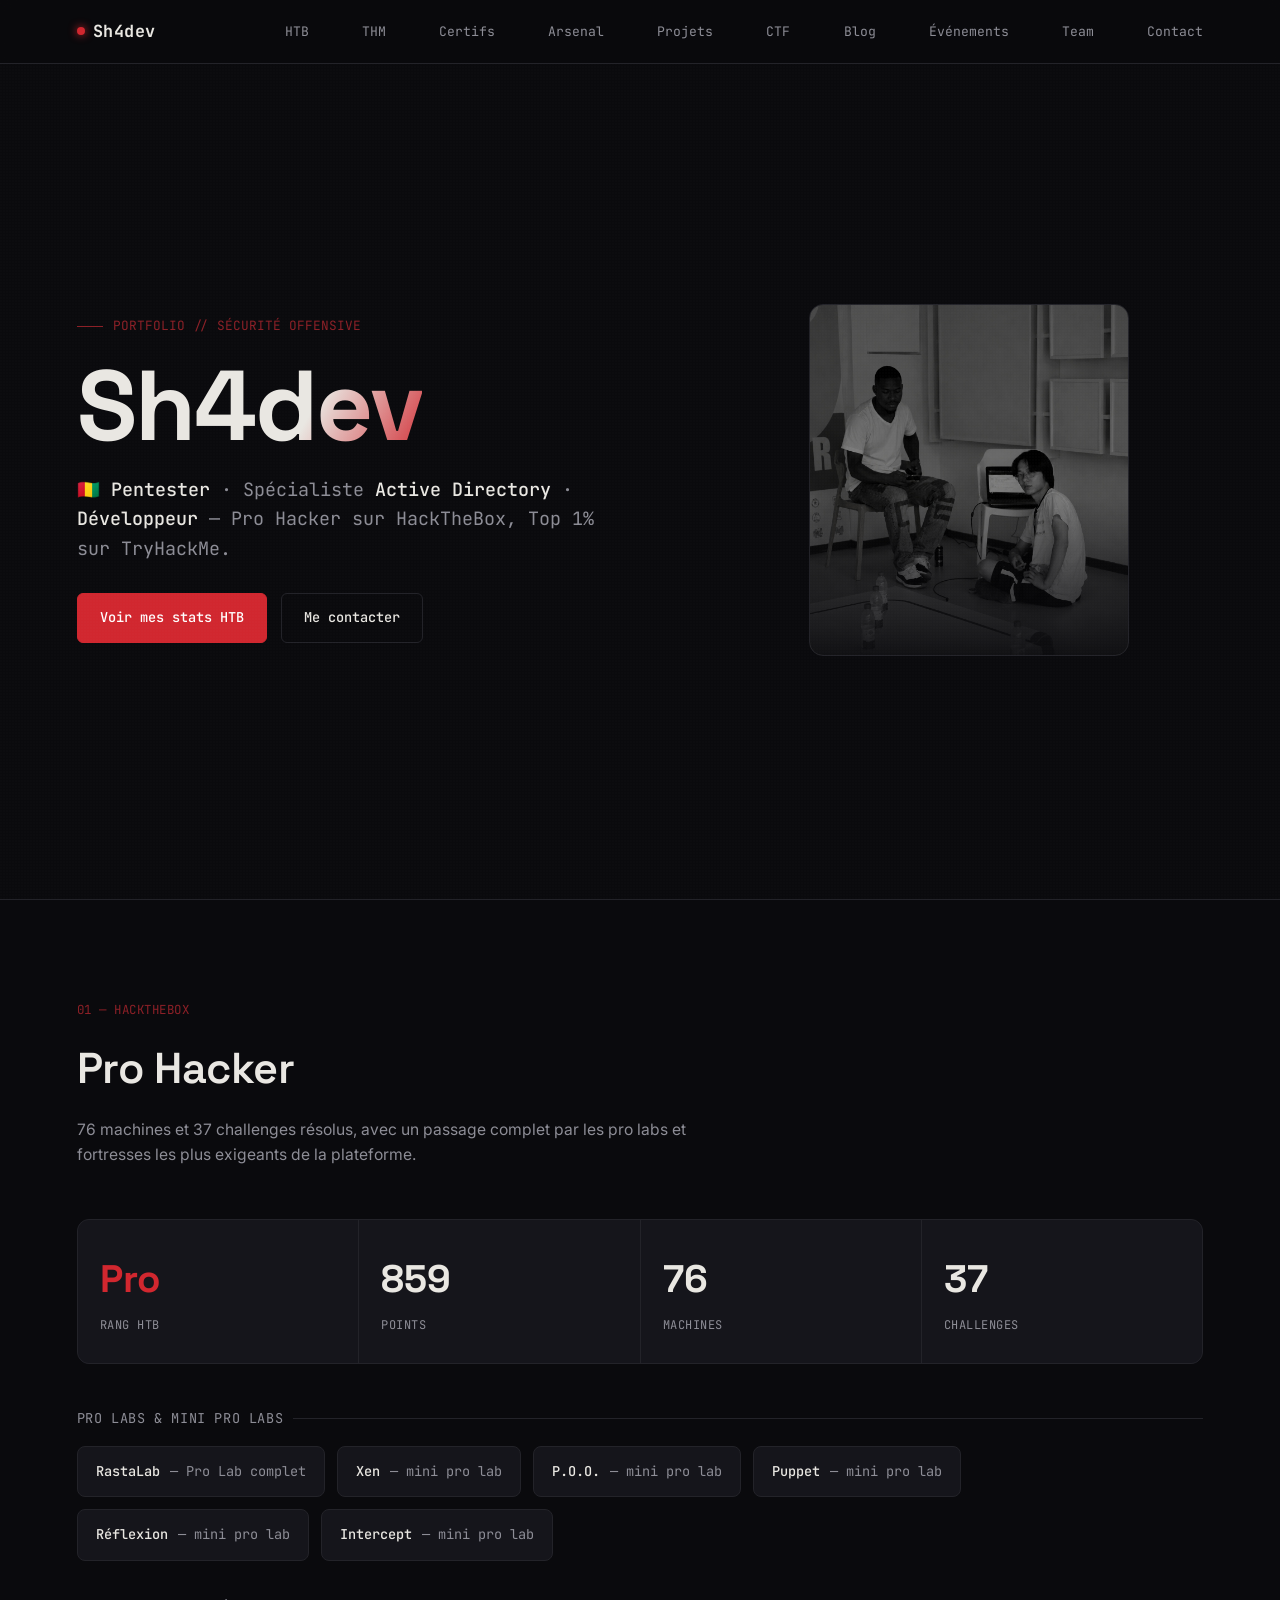
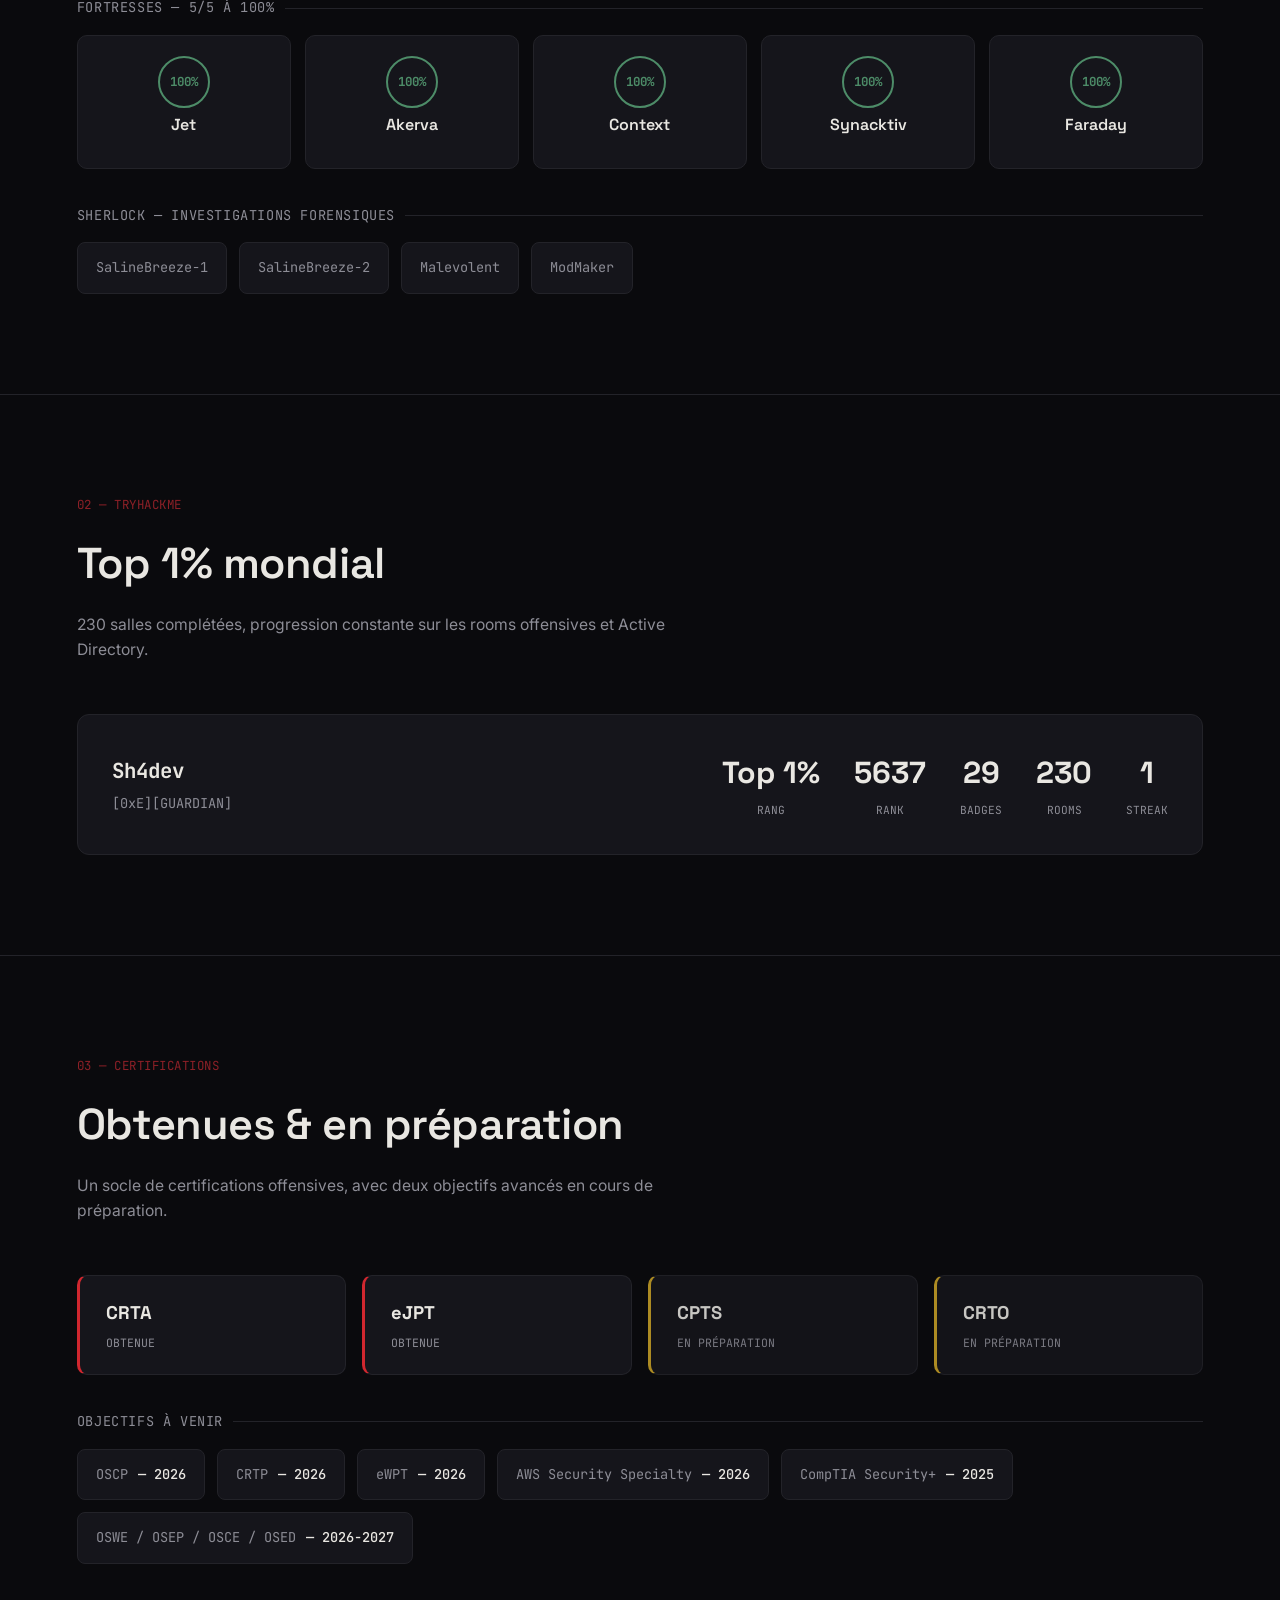
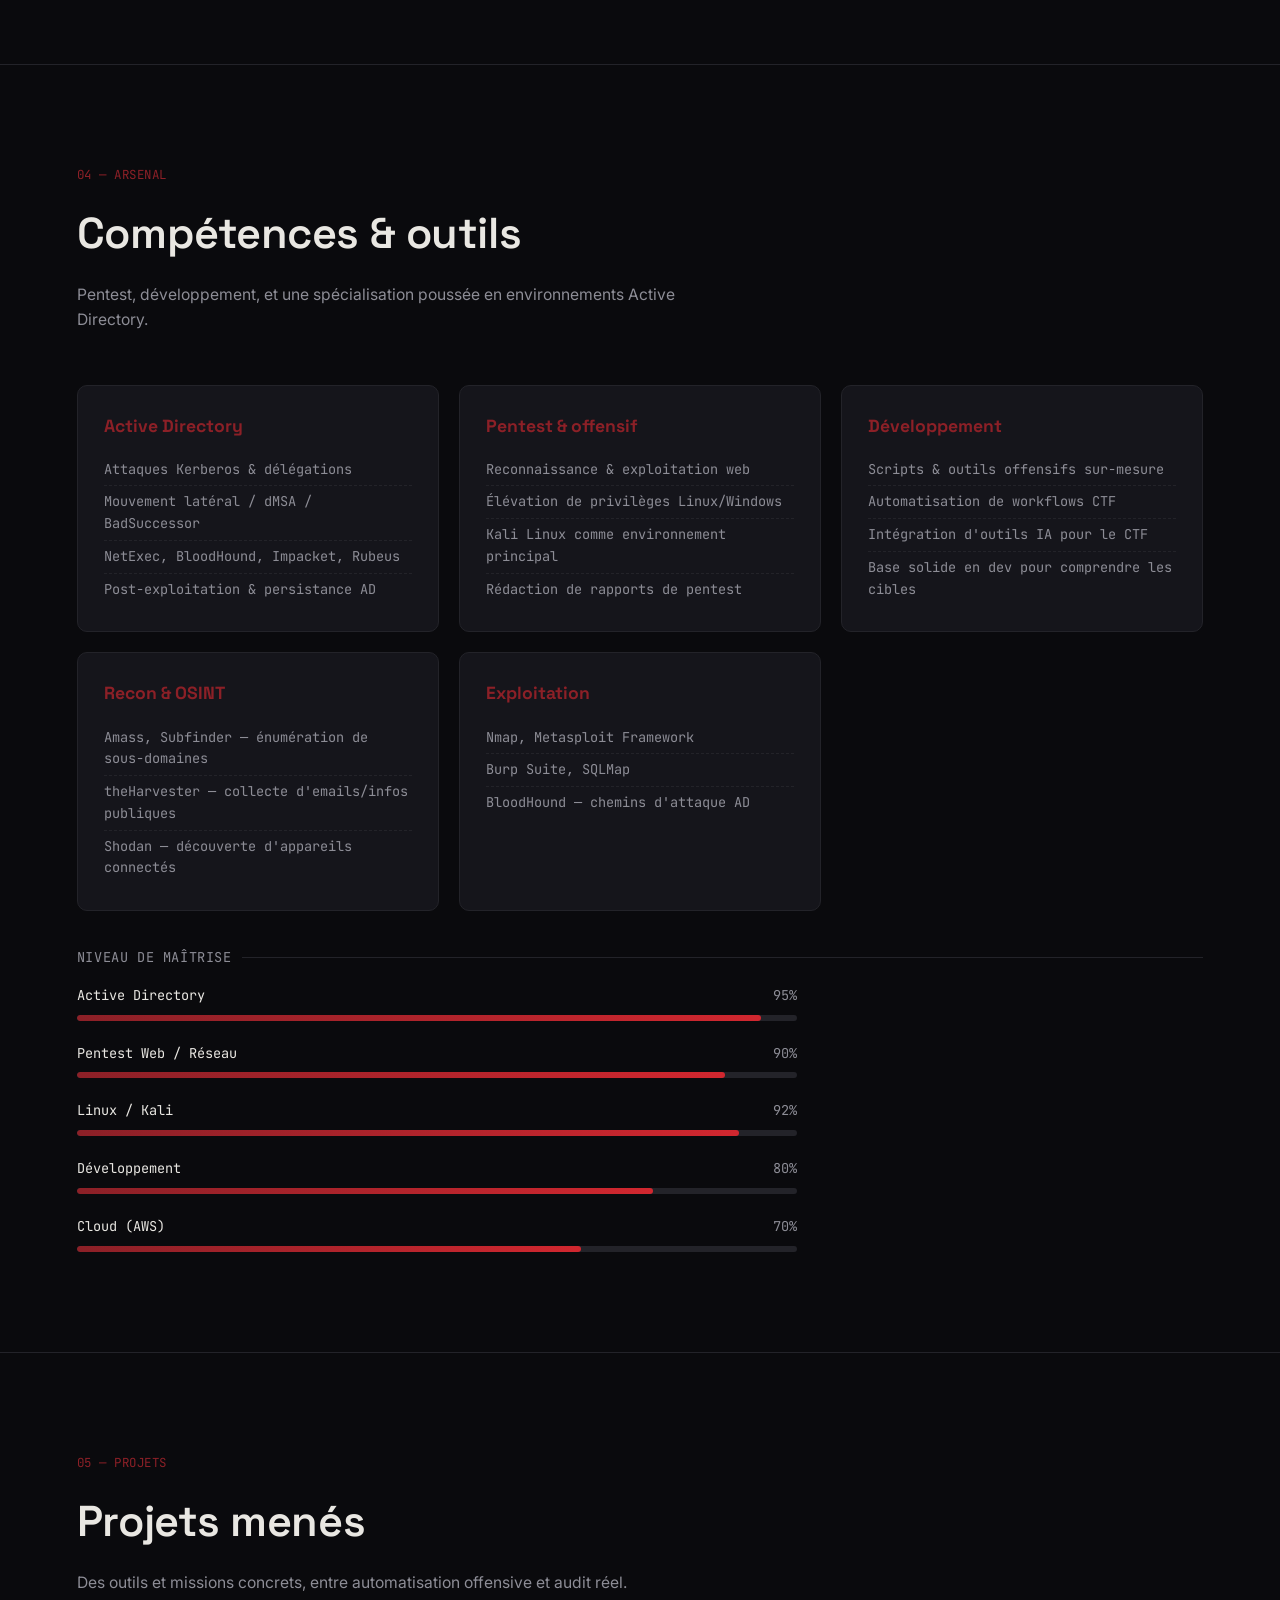
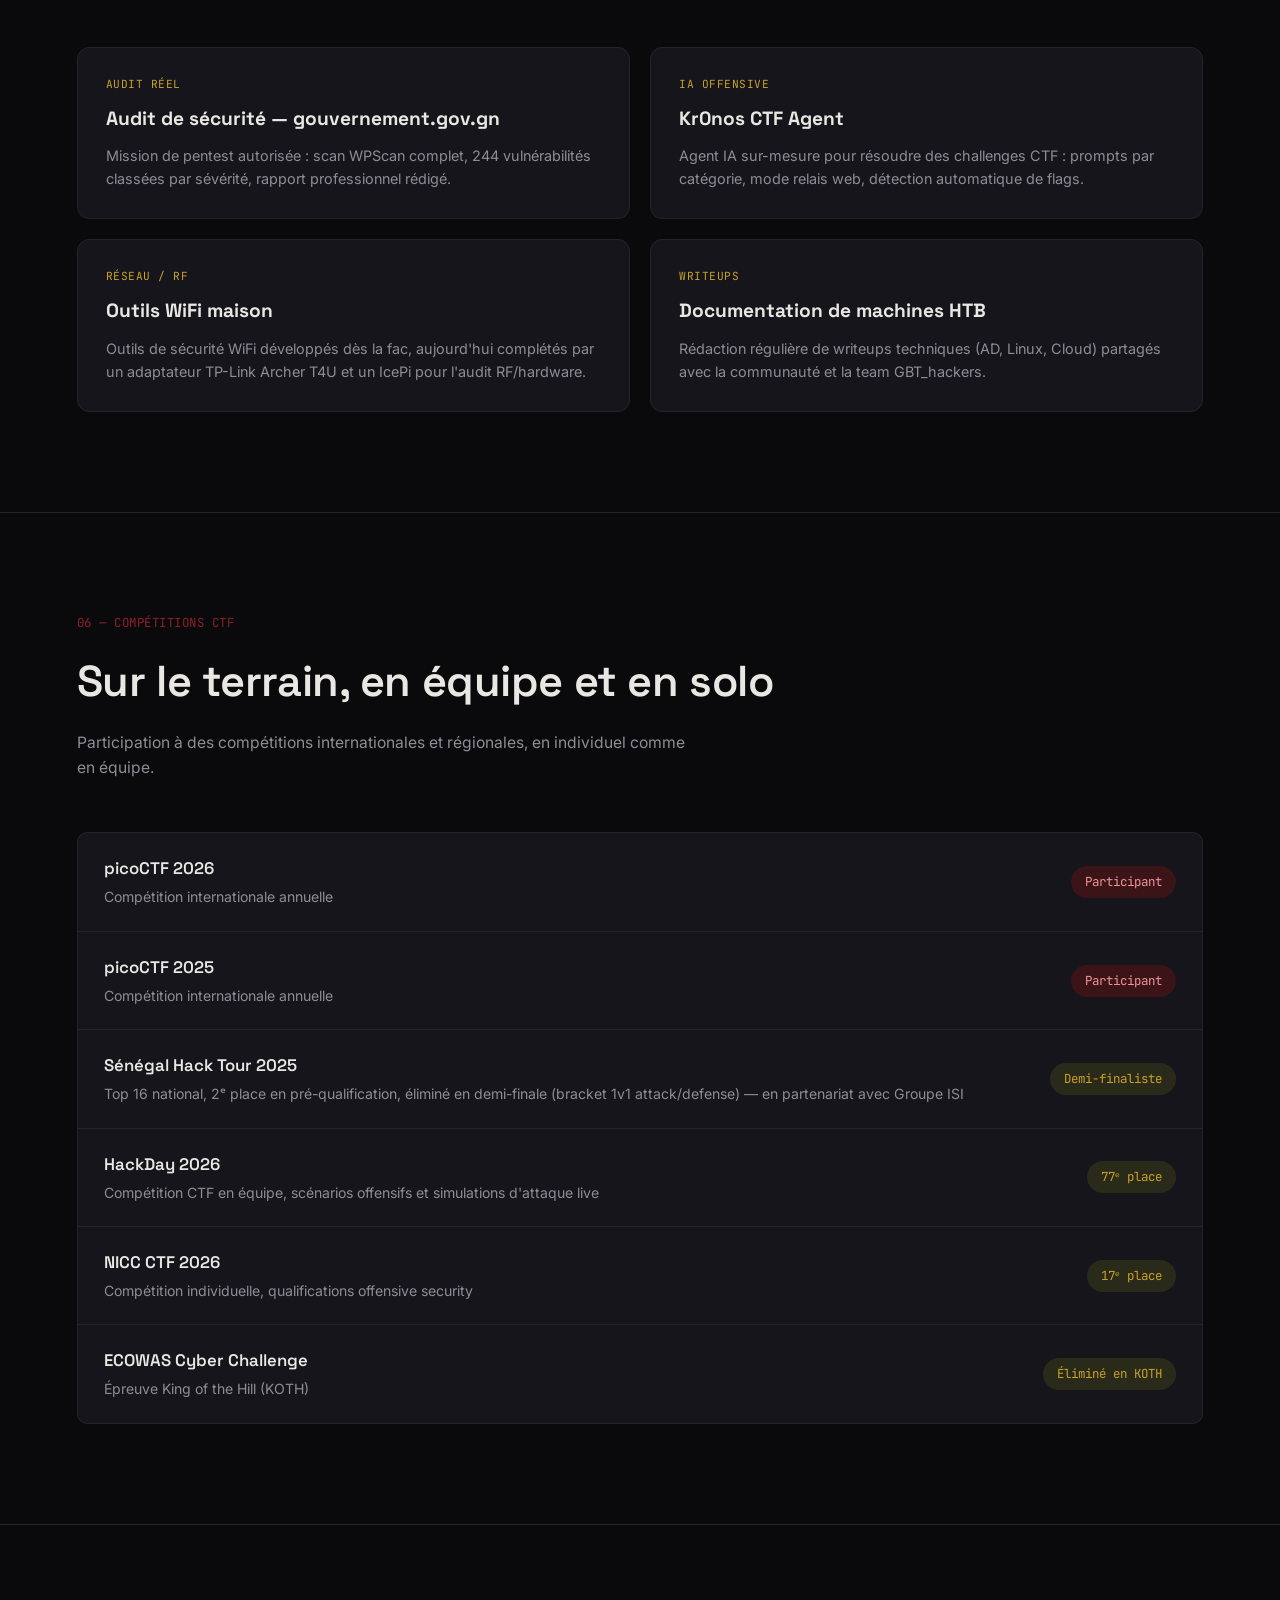
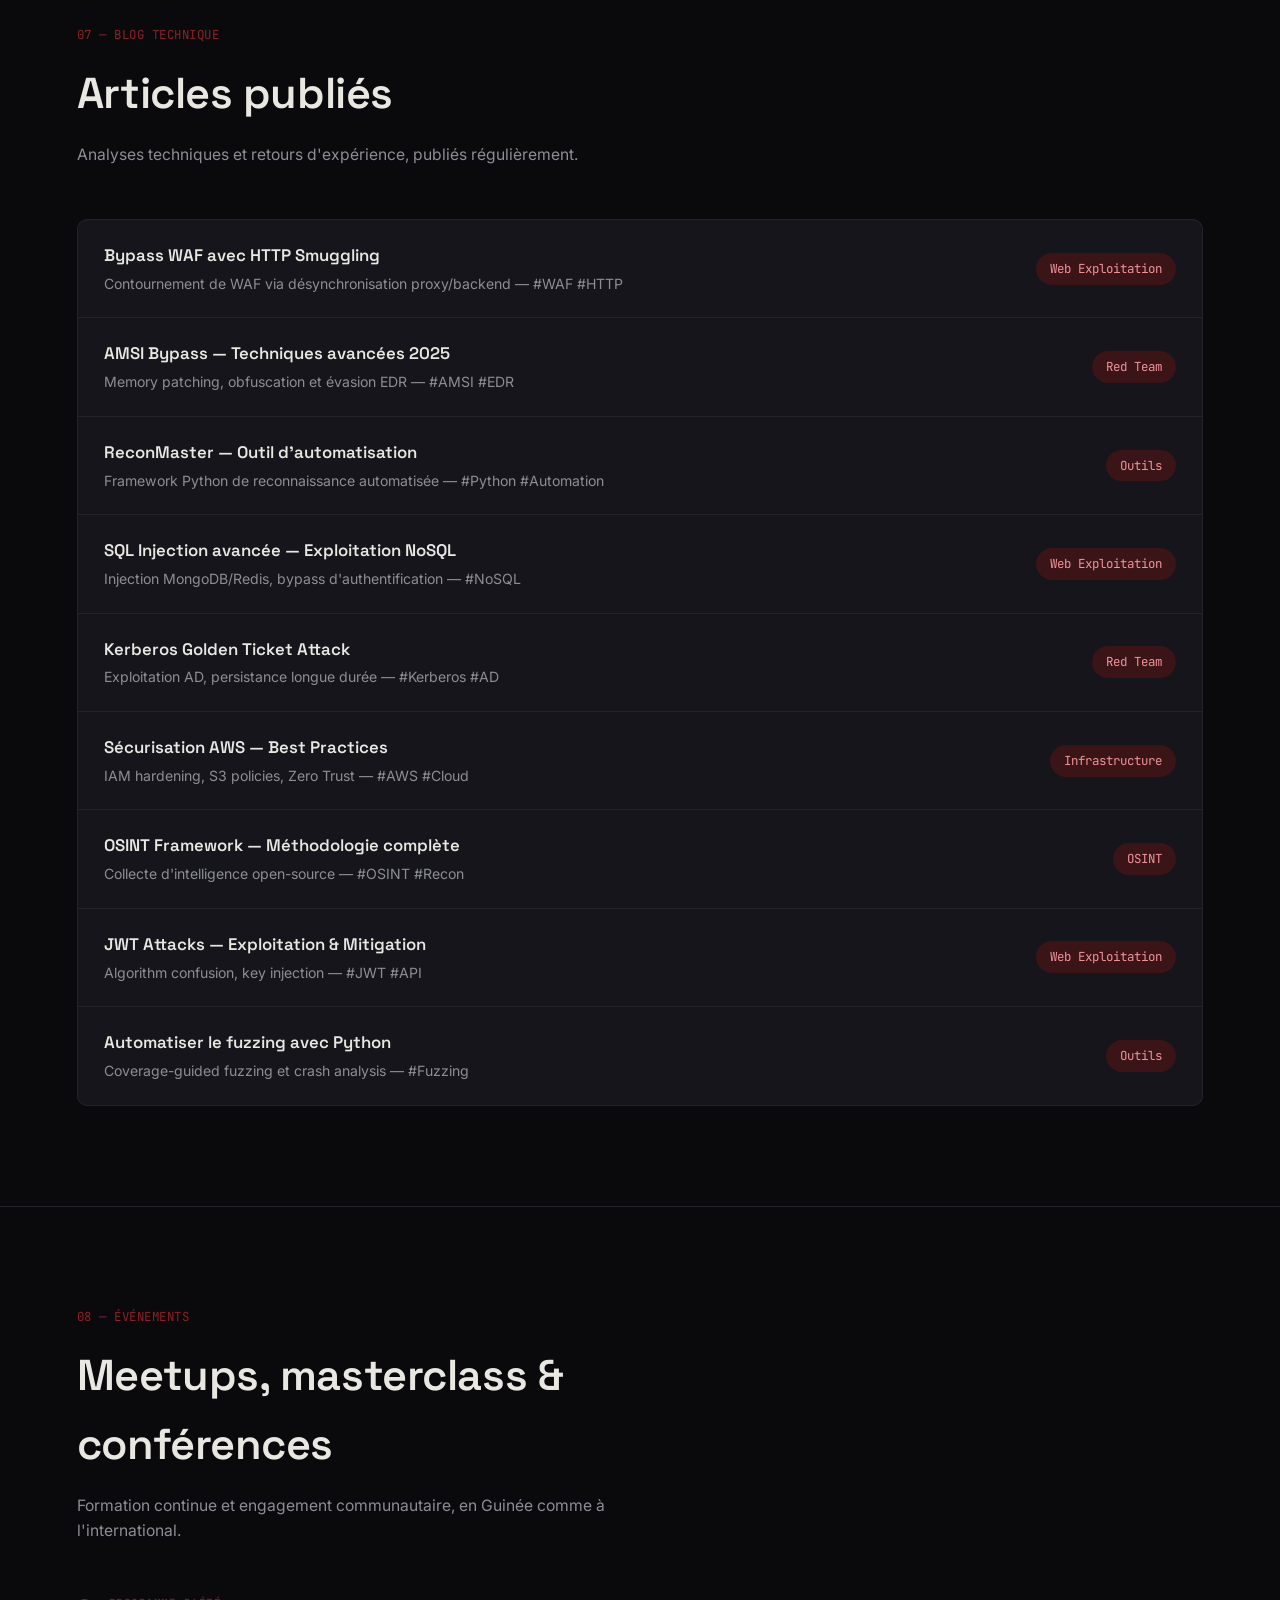
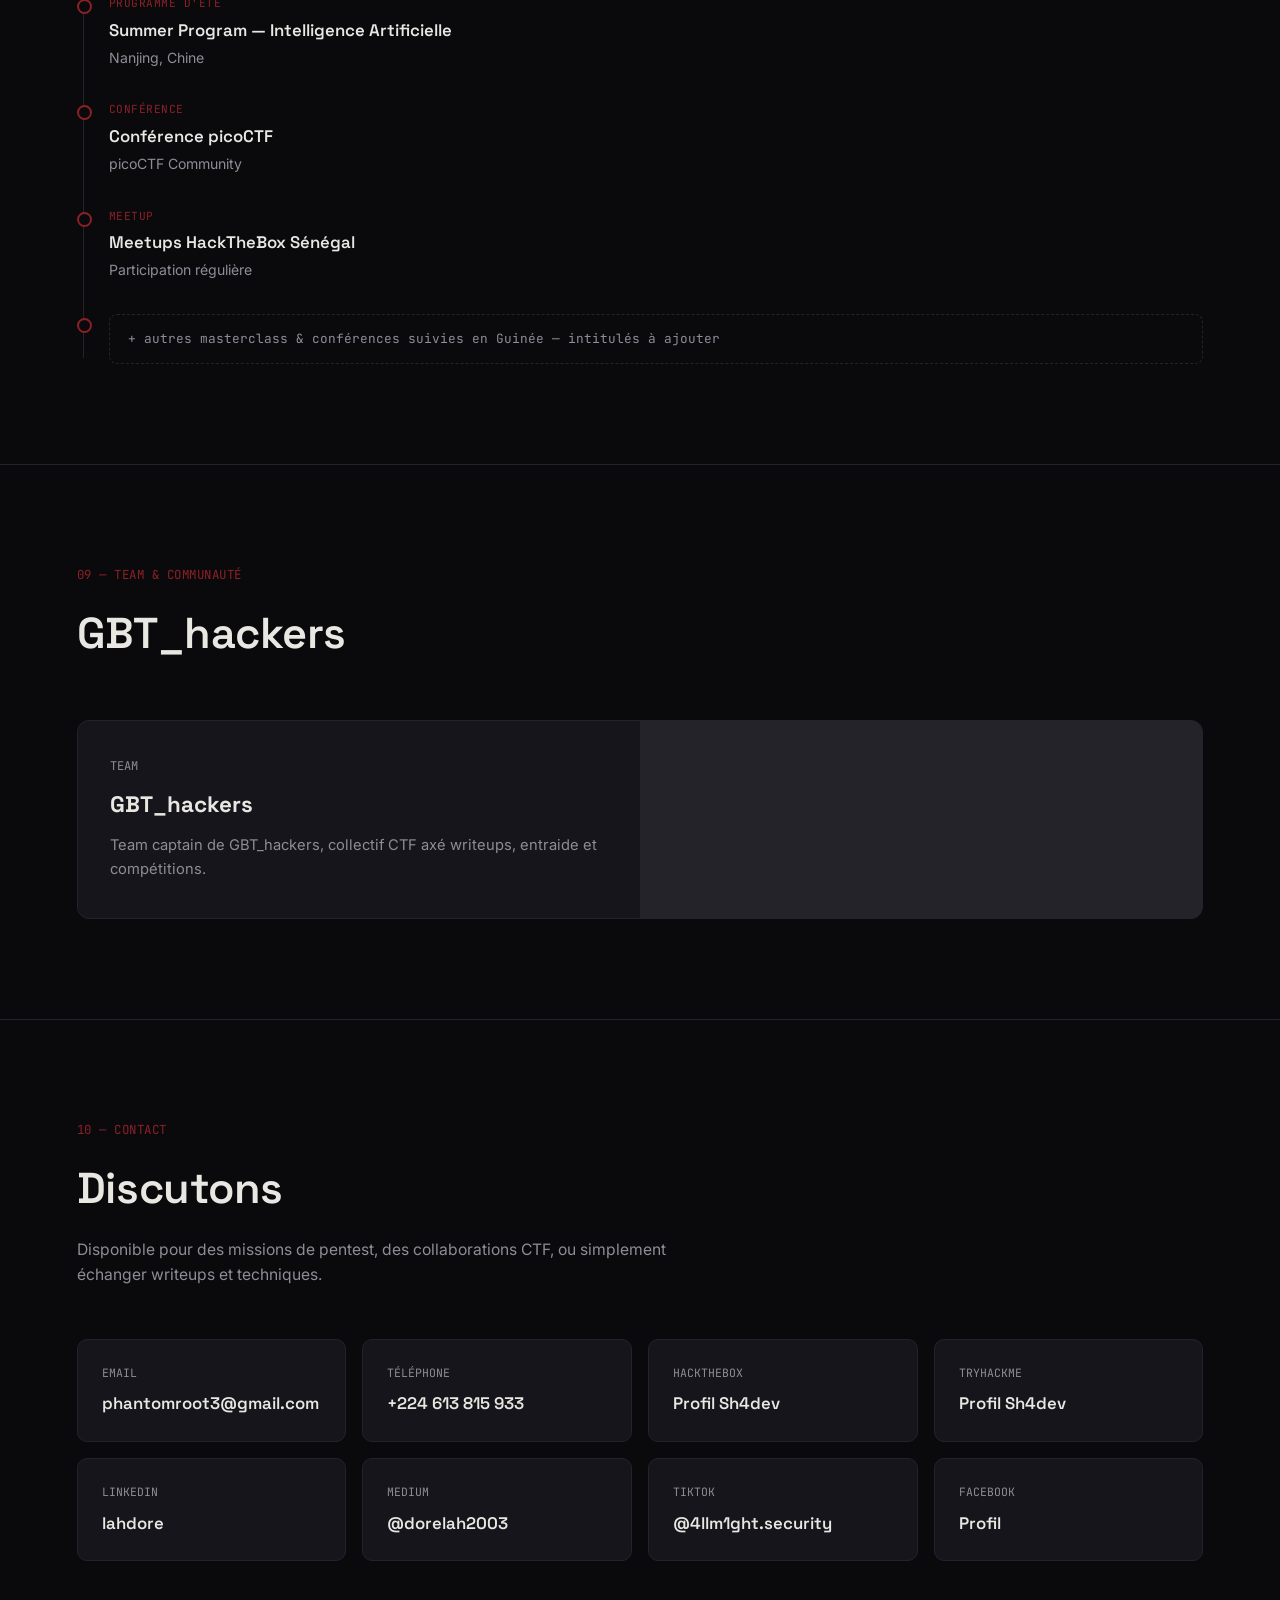
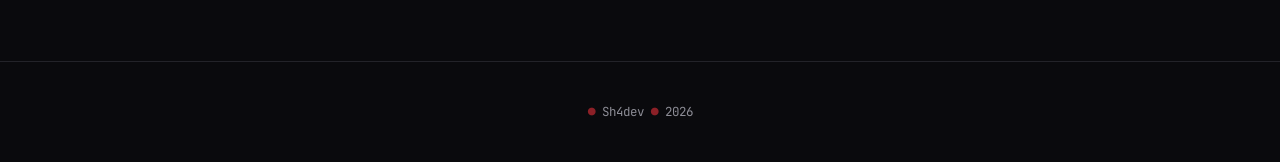
==== commit c554a0c7: "Update index.html" ====
--- a/index.html
+++ b/index.html
@@ -335,17 +335,6 @@
     <h1 class="name">Sh4<span>dev</span></h1>
     <p class="tagline">🇬🇳 <b>Pentester</b> · Spécialiste <b>Active Directory</b> · <b>Développeur</b> — Pro Hacker sur HackTheBox, Top 1% sur TryHackMe.</p>
 
-    <div class="terminal">
-      <div class="term-bar"><span></span><span></span><span></span></div>
-      <div class="term-body">
-        <div class="line"><span class="prompt">sh4dev@kali</span>:~$ whoami</div>
-        <div class="line out">Sh4dev</div>
-        <div class="line"><span class="prompt">sh4dev@kali</span>:~$ cat role.txt</div>
-        <div class="line out">Pentester // AD Specialist // Developer</div>
-        <div class="line"><span class="prompt">sh4dev@kali</span>:~$ <span class="cursor"></span></div>
-      </div>
-    </div>
-
     <div class="cta-row">
       <a href="#htb" class="btn btn-primary">Voir mes stats HTB</a>
       <a href="#contact" class="btn btn-ghost">Me contacter</a>
@@ -354,7 +343,7 @@
   <div class="hero-right">
     <div class="photo-frame">
       <img src="[data-uri]" alt="Sh4dev">
-      <div class="photo-tag"><span>root@sh4dev</span><b>ONLINE</b></div>
+      
     </div>
   </div>
 </section>
@@ -362,7 +351,7 @@
 <section id="htb">
   <div class="section-head reveal">
     <div class="section-tag">01 — HACKTHEBOX</div>
-    <div class="section-title">Pro Hacker, 859 points</div>
+    <div class="section-title">Pro Hacker</div>
     <p class="section-sub">76 machines et 37 challenges résolus, avec un passage complet par les pro labs et fortresses les plus exigeants de la plateforme.</p>
   </div>
 
@@ -415,23 +404,7 @@
     <div class="lab-card">ModMaker</div>
   </div>
 
-  <div class="subblock-title reveal">Machines résolues</div>
-  <div class="tag-grid reveal">
-    <div class="lab-card">Headless</div><div class="lab-card">Sense</div><div class="lab-card">Jerry</div>
-    <div class="lab-card">Soulmate</div><div class="lab-card">Previous</div><div class="lab-card">Conversor</div>
-    <div class="lab-card">SignedCodePartTwo</div><div class="lab-card">Legacy</div><div class="lab-card">Active</div>
-    <div class="lab-card">HackNet</div><div class="lab-card">Monitors</div><div class="lab-card">Four</div>
-    <div class="lab-card">Gavel</div><div class="lab-card">Expressway</div><div class="lab-card">Eighteen</div>
-    <div class="lab-card">Giveback</div><div class="lab-card">Imagery</div><div class="lab-card">DarkZero</div>
-    <div class="lab-card">NanoCorp</div><div class="lab-card">Guardian</div><div class="lab-card">Devel</div>
-    <div class="lab-card">Planning</div><div class="lab-card">BabyMantis</div><div class="lab-card">Titanic</div>
-    <div class="lab-card">Alert</div><div class="lab-card">Lame</div><div class="lab-card">Cap</div>
-    <div class="lab-card">Blocky</div><div class="lab-card">Forest</div><div class="lab-card">Cicada</div>
-    <div class="lab-card">Bastion</div><div class="lab-card">Arctic</div>
-    <div class="lab-card">Paperwork</div><div class="lab-card">MakeSense</div><div class="lab-card">Nimbus</div>
-    <div class="lab-card">DevHub</div><div class="lab-card">Administrator</div><div class="lab-card">Checkpoint</div>
-    <div class="lab-card">Connected</div><div class="lab-card">Reactor</div><div class="lab-card">Silentium</div>
-  </div>
+  
 </section>
 
 <section id="thm">
@@ -444,7 +417,7 @@
   <div class="thm-card reveal">
     <div class="thm-id">
       <div class="handle">Sh4dev</div>
-      <div class="badges">[0xE][GUARDIAN] · 🇬🇳 Student</div>
+      <div class="badges">[0xE][GUARDIAN]</div>
     </div>
     <div class="thm-stats">
       <div class="thm-stat"><div class="n">Top 1%</div><div class="l">Rang</div></div>
@@ -672,7 +645,7 @@
     <div class="tl-item">
       <div class="tl-type">Meetup</div>
       <div class="tl-title">Meetups HackTheBox Sénégal</div>
-      <div class="tl-loc">Participation régulière — partage de writeups</div>
+      <div class="tl-loc">Participation régulière</div>
     </div>
     <div class="tl-item">
       <div class="tl-placeholder">+ autres masterclass & conférences suivies en Guinée — intitulés à ajouter</div>
@@ -684,7 +657,7 @@
   <div class="section-head reveal">
     <div class="section-tag">09 — TEAM & COMMUNAUTÉ</div>
     <div class="section-title">GBT_hackers</div>
-    <p class="section-sub">Team captain de GBT_hackers, et participant aux meetups HackTheBox Sénégal.</p>
+ 
   </div>
   <div class="duality reveal">
     <div class="dpanel">
@@ -692,12 +665,7 @@
       <h3><a href="https://ph4ntomr00t.github.io/hackforce/" target="_blank" rel="noopener">GBT_hackers</a></h3>
       <p>Team captain de GBT_hackers, collectif CTF axé writeups, entraide et compétitions.</p>
     </div>
-    <div class="dpanel night">
-      <div class="dtag">Communauté</div>
-      <h3>HTB Sénégal</h3>
-      <p>Participation aux meetups locaux pour partager des writeups et faire progresser la communauté cybersécurité au Sénégal.</p>
-    </div>
-  </div>
+   
 </section>
 
 <section id="contact">
@@ -719,7 +687,7 @@
 </section>
 
 <footer>
-  <span class="dot">●</span> Sh4dev — root access granted <span class="dot">●</span> 2026
+  <span class="dot">●</span> Sh4dev <span class="dot">●</span> 2026
 </footer>
 
 <script>
